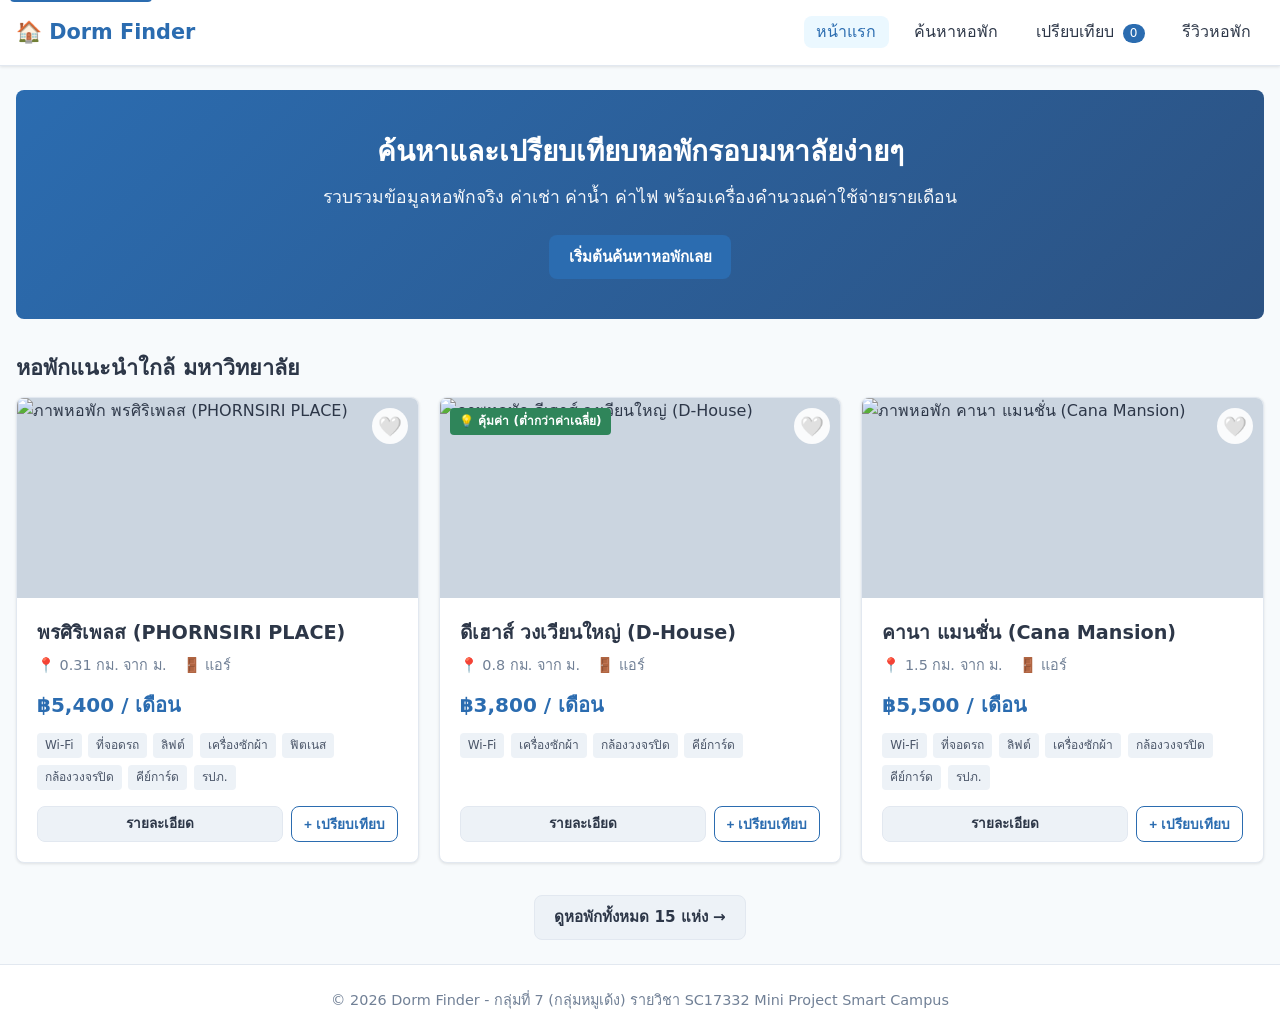
==== index.html @ a45b29eb "Add files via upload" ====
<!DOCTYPE html>
<html lang="th">
<head>
  <meta charset="UTF-8">
  <meta name="viewport" content="width=device-width, initial-scale=1.0">
  <meta name="description" content="Dorm Finder - ค้นหา เปรียบเทียบ และประมาณค่าใช้จ่ายหอพักรอบมหาวิทยาลัย">
  <title>Dorm Finder - ค้นหาและเปรียบเทียบหอพักรอบมหาวิทยาลัย</title>
  <link rel="stylesheet" href="css/style.css">
</head>
<body data-page="index">
  <a href="#main-content" class="skip-link">ข้ามไปเนื้อหาหลัก</a>

  <header>
    <div class="nav-container">
      <a href="index.html" class="brand-title">
        <span>🏠 Dorm Finder</span>
      </a>
      <nav aria-label="เมนูหลัก">
        <ul class="nav-links">
          <li><a href="index.html" class="active" aria-current="page">หน้าแรก</a></li>
          <li><a href="dorms.html">ค้นหาหอพัก</a></li>
          <li><a href="compare.html">เปรียบเทียบ <span id="compare-badge" class="badge">0</span></a></li>
          <li><a href="review.html">รีวิวหอพัก</a></li>
        </ul>
      </nav>
    </div>
  </header>

  <main id="main-content">
    <section class="hero">
      <h1>ค้นหาและเปรียบเทียบหอพักรอบมหาลัยง่ายๆ</h1>
      <p>รวบรวมข้อมูลหอพักจริง ค่าเช่า ค่าน้ำ ค่าไฟ พร้อมเครื่องคำนวณค่าใช้จ่ายรายเดือน</p>
      <a href="dorms.html" class="btn btn-primary">เริ่มต้นค้นหาหอพักเลย</a>
    </section>

    <section aria-labelledby="featured-heading">
      <h2 id="featured-heading">หอพักแนะนำใกล้ มหาวิทยาลัย</h2>
      <div id="featured-grid" class="card-grid">
        <!-- Rendered via JS -->
      </div>
      <div style="text-align: center; margin-top: 2rem;">
        <a href="dorms.html" class="btn btn-secondary">ดูหอพักทั้งหมด 15 แห่ง →</a>
      </div>
    </section>
  </main>

  <footer>
    <p>&copy; 2026 Dorm Finder - กลุ่มที่ 7 (กลุ่มหมูเด้ง) รายวิชา SC17332 Mini Project Smart Campus</p>
  </footer>

  <script src="js/main.js"></script>
</body>
</html>
---- css/style.css ----
/* CSS Custom Properties & Design Tokens */
:root {
  --primary: #2b6cb0;
  --primary-hover: #2c5282;
  --accent: #d69e2e;
  --bg-color: #f7fafc;
  --card-bg: #ffffff;
  --text-main: #2d3748;
  --text-muted: #718096;
  --border-color: #e2e8f0;
  --badge-bg: #e2e8f0;
  --badge-text: #2d3748;
  --best-bg: #f0fff4;
  --best-border: #38a169;
  --best-text: #22543d;
  --focus-ring: #3182ce;
  --danger: #e53e3e;
  --shadow-sm: 0 1px 3px rgba(0,0,0,0.1);
  --shadow-md: 0 4px 6px -1px rgba(0,0,0,0.1);
  --radius: 8px;
  --transition: all 0.2s ease-in-out;
}

/* Reset & Base Styles */
* {
  box-sizing: border-box;
  margin: 0;
  padding: 0;
}

body {
  font-family: system-ui, -apple-system, BlinkMacSystemFont, "Segoe UI", Roboto, "Helvetica Neue", Arial, sans-serif;
  background-color: var(--bg-color);
  color: var(--text-main);
  line-height: 1.6;
  display: flex;
  flex-direction: column;
  min-height: 100vh;
}

/* Accessibility Focus States */
a:focus-visible, button:focus-visible, input:focus-visible, select:focus-visible, textarea:focus-visible {
  outline: 3px solid var(--focus-ring);
  outline-offset: 2px;
}

/* Skip Navigation Link */
.skip-link {
  position: absolute;
  top: -40px;
  left: 10px;
  background: var(--primary);
  color: white;
  padding: 8px;
  z-index: 1000;
  text-decoration: none;
  border-radius: 4px;
}
.skip-link:focus {
  top: 10px;
}

/* Header & Navigation */
header {
  background-color: #ffffff;
  border-bottom: 1px solid var(--border-color);
  position: sticky;
  top: 0;
  z-index: 100;
  box-shadow: var(--shadow-sm);
}

.nav-container {
  display: flex;
  flex-direction: column;
  padding: 1rem;
  max-width: 1280px;
  margin: 0 auto;
}

.brand-title {
  font-size: 1.3rem;
  font-weight: bold;
  color: var(--primary);
  text-decoration: none;
  display: flex;
  align-items: center;
  gap: 0.5rem;
}

nav {
  margin-top: 0.8rem;
}

.nav-links {
  display: flex;
  list-style: none;
  gap: 0.75rem;
  flex-wrap: wrap;
}

.nav-links a {
  text-decoration: none;
  color: var(--text-main);
  font-weight: 500;
  padding: 0.4rem 0.8rem;
  border-radius: var(--radius);
  transition: var(--transition);

}

.nav-links a:hover, .nav-links a.active {
  background-color: #ebf8ff;
  color: var(--primary);
}

.badge {
  background-color: var(--primary);
  color: white;
  font-size: 0.75rem;
  padding: 0.15rem 0.45rem;
  border-radius: 999px;
  margin-left: 0.25rem;
}

/* Main Container */
main {
  flex: 1;
  max-width: 1280px;
  width: 100%;
  margin: 0 auto;
  padding: 1.5rem 1rem;
}

/* Typography & Section Headings */
h1 {
  font-size: 1.75rem;
  margin-bottom: 1rem;
  color: #1a202c;
}

h2 {
  font-size: 1.35rem;
  margin-bottom: 0.75rem;
  color: #2d3748;
}

h3 {
  font-size: 1.1rem;
  margin-bottom: 0.5rem;
}

.hero {
  background: linear-gradient(135deg, #2b6cb0 0%, #2c5282 100%);
  color: white;
  padding: 2.5rem 1.5rem;
  border-radius: var(--radius);
  text-align: center;
  margin-bottom: 2rem;
}

.hero h1 {
  color: white;
  margin-bottom: 0.5rem;
}

.hero p {
  font-size: 1.1rem;
  opacity: 0.95;
  margin-bottom: 1.5rem;
}

.btn {
  display: inline-block;
  padding: 0.6rem 1.2rem;
  border-radius: var(--radius);
  font-weight: 600;
  text-decoration: none;
  cursor: pointer;
  border: none;
  transition: var(--transition);
  font-size: 0.95rem;
  text-align: center;
}

.btn-primary {
  background-color: var(--primary);
  color: white;
}

.btn-primary:hover {
  background-color: var(--primary-hover);
}

.btn-secondary {
  background-color: #edf2f7;
  color: var(--text-main);
  border: 1px solid var(--border-color);
}

.btn-secondary:hover {
  background-color: #e2e8f0;
}

.btn-outline {
  background: transparent;
  border: 1.5px solid var(--primary);
  color: var(--primary);
}

.btn-outline:hover {
  background: #ebf8ff;
}

.btn-sm {
  padding: 0.35rem 0.75rem;
  font-size: 0.85rem;
}

/* Layout Grids */
.filter-layout {
  display: grid;
  grid-template-columns: 1fr;
  gap: 1.5rem;
}

.card-grid {
  display: grid;
  grid-template-columns: 1fr;
  gap: 1.25rem;
}

/* Card Component */
.dorm-card {
  background-color: var(--card-bg);
  border: 1px solid var(--border-color);
  border-radius: var(--radius);
  overflow: hidden;
  box-shadow: var(--shadow-sm);
  display: flex;
  flex-direction: column;
  transition: var(--transition);
  position: relative;
}

.dorm-card:hover {
  box-shadow: var(--shadow-md);
  transform: translateY(-2px);
}

.dorm-img-wrapper {
  position: relative;
  width: 100%;
  height: 200px;
  background-color: #cbd5e0;
}

.dorm-img {
  width: 100%;
  height: 100%;
  object-fit: cover;
}

.badge-value-tag {
  position: absolute;
  top: 10px;
  left: 10px;
  background-color: #2f855a;
  color: white;
  padding: 0.25rem 0.6rem;
  font-size: 0.75rem;
  font-weight: bold;
  border-radius: 4px;
}

.fav-btn {
  position: absolute;
  top: 10px;
  right: 10px;
  background: rgba(255,255,255,0.9);
  border: none;
  border-radius: 50%;
  width: 36px;
  height: 36px;
  cursor: pointer;
  display: flex;
  align-items: center;
  justify-content: center;
  font-size: 1.2rem;
  transition: var(--transition);
}

.dorm-info {
  padding: 1.25rem;
  display: flex;
  flex-direction: column;
  flex: 1;
}

.dorm-title {
  font-size: 1.2rem;
  font-weight: 700;
  margin-bottom: 0.3rem;
}

.dorm-meta {
  color: var(--text-muted);
  font-size: 0.9rem;
  margin-bottom: 0.75rem;
  display: flex;
  gap: 1rem;
}

.dorm-price {
  font-size: 1.25rem;
  font-weight: bold;
  color: var(--primary);
  margin-bottom: 0.75rem;
}

.facilities-list {
  display: flex;
  flex-wrap: wrap;
  gap: 0.4rem;
  margin-bottom: 1rem;
}

.facility-tag {
  background-color: #edf2f7;
  color: #4a5568;
  font-size: 0.75rem;
  padding: 0.2rem 0.5rem;
  border-radius: 4px;
}

.dorm-actions {
  margin-top: auto;
  display: flex;
  gap: 0.5rem;
  flex-wrap: wrap;
}

/* Form Styles */
.form-panel {
  background: var(--card-bg);
  padding: 1.25rem;
  border-radius: var(--radius);
  border: 1px solid var(--border-color);
  margin-bottom: 1.5rem;
}

.form-group {
  margin-bottom: 1rem;
}

.form-group label {
  display: block;
  font-weight: 600;
  margin-bottom: 0.35rem;
  font-size: 0.95rem;
}

.form-control {
  width: 100%;
  padding: 0.6rem 0.8rem;
  border: 1px solid var(--border-color);
  border-radius: var(--radius);
  font-size: 0.95rem;
}

.checkbox-group {
  display: grid;
  grid-template-columns: repeat(auto-fill, minmax(130px, 1fr));
  gap: 0.5rem;
  margin-top: 0.5rem;
}

.checkbox-label {
  display: flex;
  align-items: center;
  gap: 0.4rem;
  font-weight: normal;
  font-size: 0.9rem;
  cursor: pointer;
}

/* Table / Comparison Page Styles */
.table-responsive {
  overflow-x: auto;
  background: var(--card-bg);
  border-radius: var(--radius);
  border: 1px solid var(--border-color);
}

table.compare-table {
  width: 100%;
  border-collapse: collapse;
  text-align: left;
}

table.compare-table caption {
  padding: 1rem;
  font-weight: bold;
  font-size: 1.1rem;
  text-align: left;
  background: #edf2f7;
  border-bottom: 1px solid var(--border-color);
}

table.compare-table th, table.compare-table td {
  padding: 0.9rem 1rem;
  border: 1px solid var(--border-color);
  font-size: 0.95rem;
}

table.compare-table th[scope="col"] {
  background-color: #f8fafc;
  min-width: 180px;
}

table.compare-table th[scope="row"] {
  background-color: #f7fafc;
  font-weight: 600;
  width: 180px;
}

/* Best Value Highlight in Table (Color + Text) */
.best-cell {
  background-color: var(--best-bg) !important;
  border: 2px solid var(--best-border) !important;
}

.best-badge {
  display: inline-block;
  background-color: var(--best-border);
  color: white;
  font-size: 0.75rem;
  padding: 0.15rem 0.4rem;
  border-radius: 4px;
  font-weight: bold;
  margin-top: 0.25rem;
}

/* Toast Notifications */
.toast-container {
  position: fixed;
  bottom: 20px;
  right: 20px;
  z-index: 1000;
  display: flex;
  flex-direction: column;
  gap: 10px;
}

.toast {
  background-color: #2d3748;
  color: white;
  padding: 0.8rem 1.2rem;
  border-radius: var(--radius);
  box-shadow: var(--shadow-md);
  font-size: 0.9rem;
  animation: fadeIn 0.3s ease-out;
}

@keyframes fadeIn {
  from { opacity: 0; transform: translateY(10px); }
  to { opacity: 1; transform: translateY(0); }
}

/* Footer */
footer {
  background-color: #ffffff;
  border-top: 1px solid var(--border-color);
  padding: 1.5rem 1rem;
  text-align: center;
  margin-top: auto;
  font-size: 0.9rem;
  color: var(--text-muted);
}

/* Responsive Breakpoints (T5: 360px, 768px, 1280px) */
@media (min-width: 768px) {
  .nav-container {
    flex-direction: row;
    justify-content: space-between;
    align-items: center;
  }
  
  nav {
    margin-top: 0;
  }

  .filter-layout {
    grid-template-columns: 280px 1fr;
  }

  .card-grid {
    grid-template-columns: repeat(2, 1fr);
  }
  
  .dorm-detail-grid {
    display: grid;
    grid-template-columns: 1fr 1fr;
    gap: 2rem;
  }
}

@media (min-width: 1280px) {
  .card-grid {
    grid-template-columns: repeat(3, 1fr);
  }
}
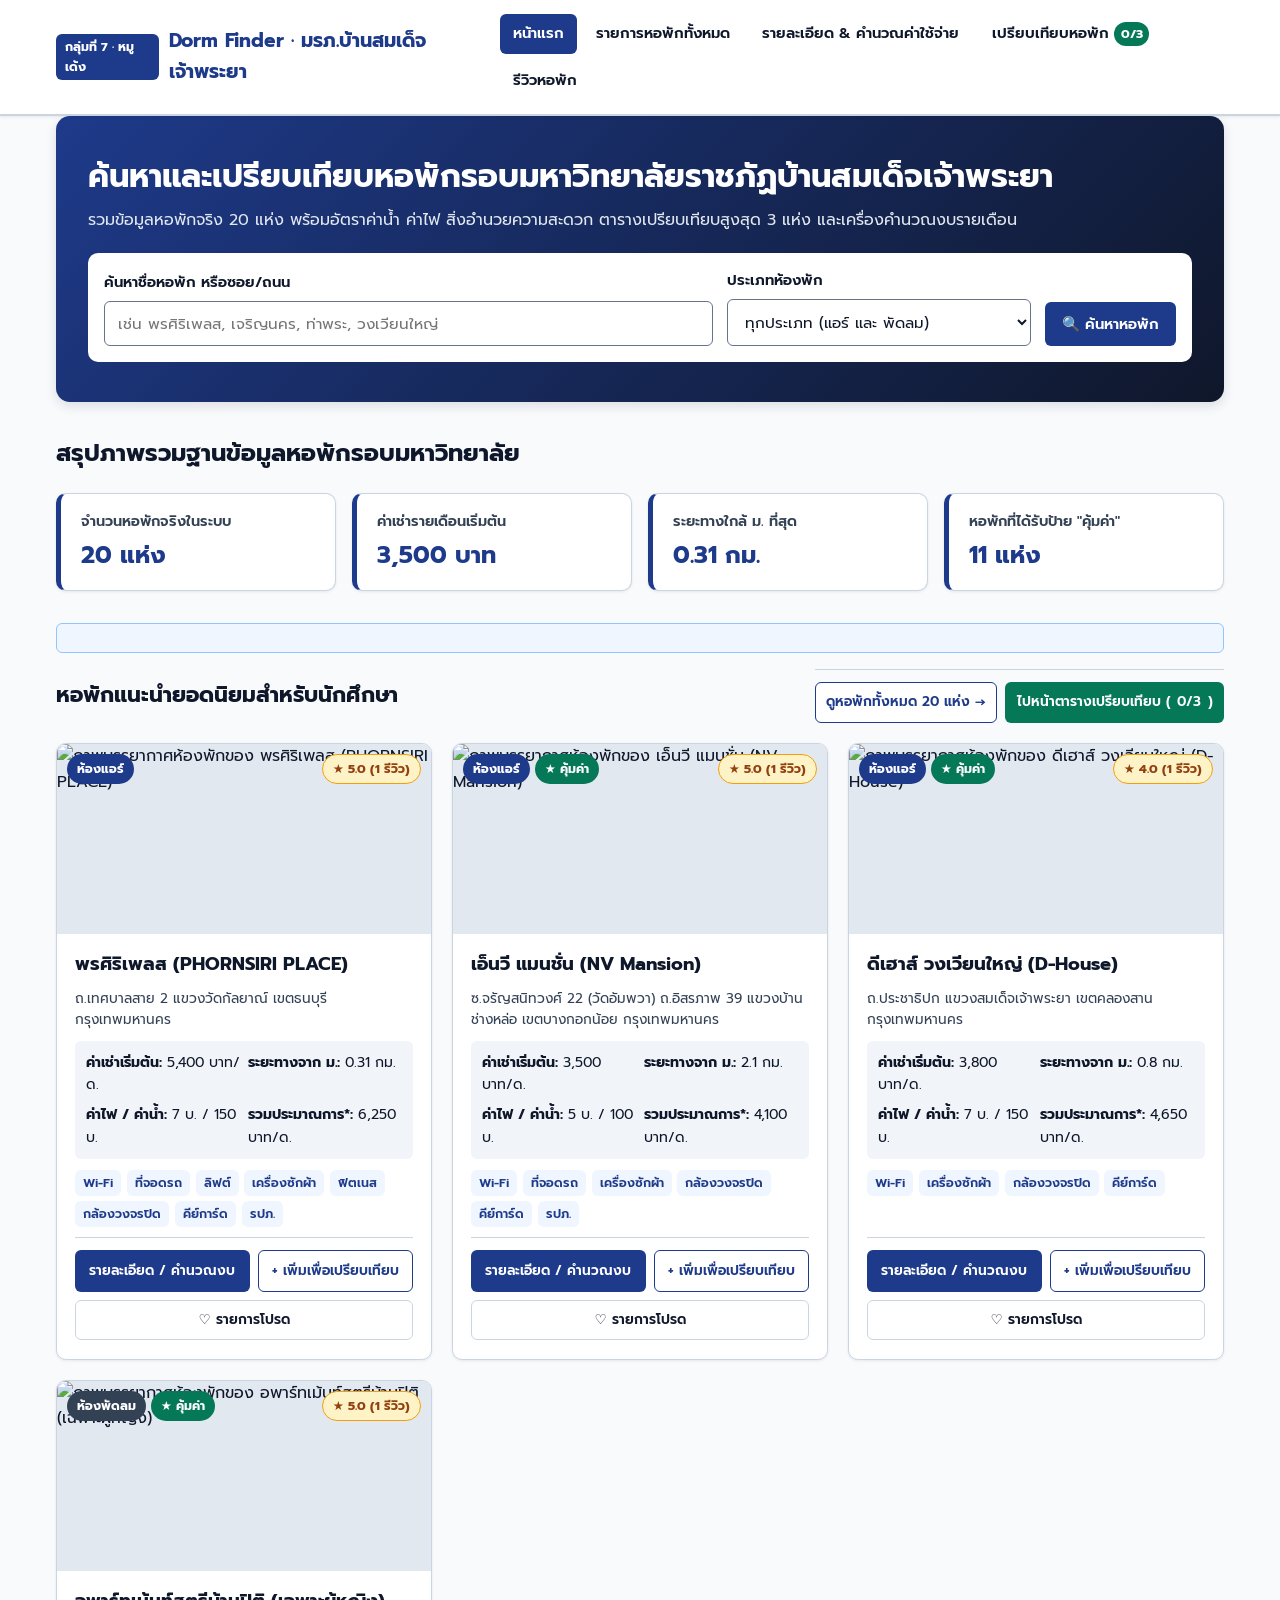
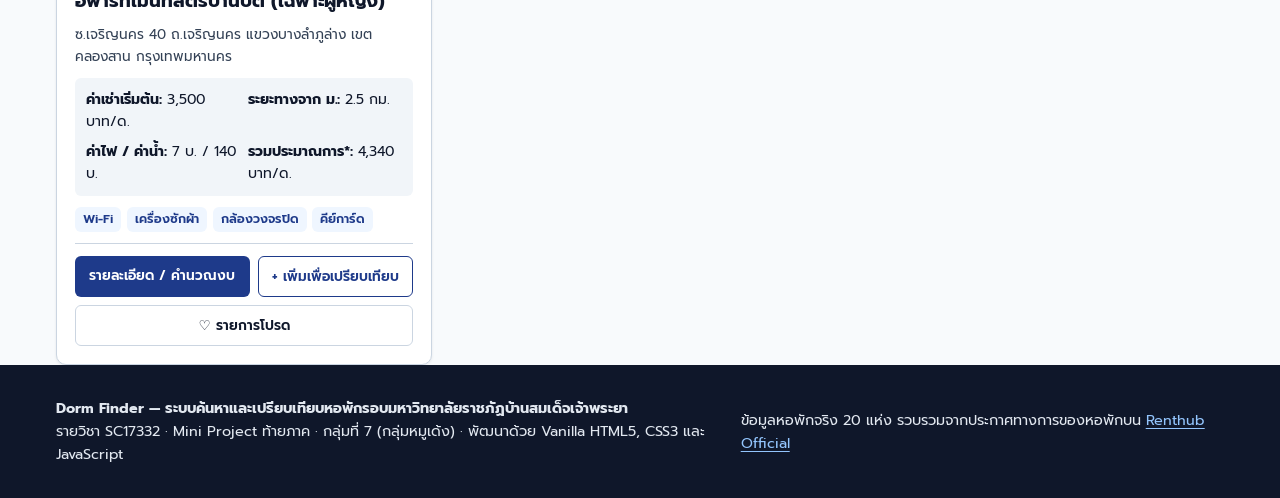
==== commit 0b183cac: "Add files via upload" ====
--- a/index.html
+++ b/index.html
@@ -3,51 +3,108 @@
 <head>
   <meta charset="UTF-8">
   <meta name="viewport" content="width=device-width, initial-scale=1.0">
-  <meta name="description" content="Dorm Finder - ค้นหา เปรียบเทียบ และประมาณค่าใช้จ่ายหอพักรอบมหาวิทยาลัย">
-  <title>Dorm Finder - ค้นหาและเปรียบเทียบหอพักรอบมหาวิทยาลัย</title>
+  <meta name="description" content="ค้นหา เปรียบเทียบ และคำนวณค่าใช้จ่ายรายเดือนหอพักรอบมหาวิทยาลัยราชภัฏบ้านสมเด็จเจ้าพระยา">
+  <title>Dorm Finder — หน้าแรก | ค้นหาและเปรียบเทียบหอพักรอบมหาวิทยาลัย</title>
+  <link rel="preconnect" href="https://fonts.googleapis.com">
+  <link rel="preconnect" href="https://fonts.gstatic.com" crossorigin>
+  <link href="https://fonts.googleapis.com/css2?family=Prompt:wght@400;500;600;700&family=Sarabun:wght@400;600;700&display=swap" rel="stylesheet">
   <link rel="stylesheet" href="css/style.css">
 </head>
-<body data-page="index">
-  <a href="#main-content" class="skip-link">ข้ามไปเนื้อหาหลัก</a>
-
-  <header>
-    <div class="nav-container">
-      <a href="index.html" class="brand-title">
-        <span>🏠 Dorm Finder</span>
+<body>
+  <a href="#main-content" class="skip-link">ข้ามไปยังเนื้อหาหลัก</a>
+  <header class="site-header">
+    <div class="container header-inner">
+      <a href="index.html" class="brand-link">
+        <span class="brand-badge">กลุ่มที่ 7 · หมูเด้ง</span>
+        <span>Dorm Finder · มรภ.บ้านสมเด็จเจ้าพระยา</span>
       </a>
-      <nav aria-label="เมนูหลัก">
-        <ul class="nav-links">
-          <li><a href="index.html" class="active" aria-current="page">หน้าแรก</a></li>
-          <li><a href="dorms.html">ค้นหาหอพัก</a></li>
-          <li><a href="compare.html">เปรียบเทียบ <span id="compare-badge" class="badge">0</span></a></li>
-          <li><a href="review.html">รีวิวหอพัก</a></li>
+      <nav class="main-nav" aria-label="เมนูหลักของเว็บไซต์">
+        <ul>
+          <li><a href="index.html" class="nav-link" aria-current="page">หน้าแรก</a></li>
+          <li><a href="dorms.html" class="nav-link">รายการหอพักทั้งหมด</a></li>
+          <li><a href="dorm.html" class="nav-link">รายละเอียด & คำนวณค่าใช้จ่าย</a></li>
+          <li><a href="compare.html" class="nav-link">เปรียบเทียบหอพัก <span class="nav-compare-badge js-compare-count" aria-label="จำนวนหอที่เลือกเปรียบเทียบ">0/3</span></a></li>
+          <li><a href="review.html" class="nav-link">รีวิวหอพัก</a></li>
         </ul>
       </nav>
     </div>
   </header>
 
-  <main id="main-content">
-    <section class="hero">
-      <h1>ค้นหาและเปรียบเทียบหอพักรอบมหาลัยง่ายๆ</h1>
-      <p>รวบรวมข้อมูลหอพักจริง ค่าเช่า ค่าน้ำ ค่าไฟ พร้อมเครื่องคำนวณค่าใช้จ่ายรายเดือน</p>
-      <a href="dorms.html" class="btn btn-primary">เริ่มต้นค้นหาหอพักเลย</a>
+  <main id="main-content" class="container">
+    <section class="hero-section" aria-labelledby="hero-heading">
+      <h1 id="hero-heading">ค้นหาและเปรียบเทียบหอพักรอบมหาวิทยาลัยราชภัฏบ้านสมเด็จเจ้าพระยา</h1>
+      <p class="hero-subtitle">รวมข้อมูลหอพักจริง 20 แห่ง พร้อมอัตราค่าน้ำ ค่าไฟ สิ่งอำนวยความสะดวก ตารางเปรียบเทียบสูงสุด 3 แห่ง และเครื่องคำนวณงบรายเดือน</p>
+
+      <form action="dorms.html" method="GET" class="hero-search-form" aria-label="ฟอร์มค้นหาหอพักด่วน">
+        <div class="form-group">
+          <label for="quick-q" class="form-label">ค้นหาชื่อหอพัก หรือซอย/ถนน</label>
+          <input type="search" id="quick-q" name="q" class="form-control" placeholder="เช่น พรศิริเพลส, เจริญนคร, ท่าพระ, วงเวียนใหญ่">
+        </div>
+        <div class="form-group">
+          <label for="quick-room-type" class="form-label">ประเภทห้องพัก</label>
+          <select id="quick-room-type" name="roomType" class="form-control">
+            <option value="all">ทุกประเภท (แอร์ และ พัดลม)</option>
+            <option value="แอร์">ห้องแอร์ (16 แห่ง)</option>
+            <option value="พัดลม">ห้องพัดลม (4 แห่ง)</option>
+          </select>
+        </div>
+        <div class="form-group">
+          <button type="submit" class="btn btn-primary">🔍 ค้นหาหอพัก</button>
+        </div>
+      </form>
     </section>
 
+    <section aria-labelledby="stats-heading">
+      <h2 id="stats-heading" class="section-header">สรุปภาพรวมฐานข้อมูลหอพักรอบมหาวิทยาลัย</h2>
+      <div class="stats-grid">
+        <article class="stat-card">
+          <p class="stat-label">จำนวนหอพักจริงในระบบ</p>
+          <p class="stat-value" id="stat-total-dorms">20 แห่ง</p>
+        </article>
+        <article class="stat-card">
+          <p class="stat-label">ค่าเช่ารายเดือนเริ่มต้น</p>
+          <p class="stat-value" id="stat-min-rent">3,500 บาท</p>
+        </article>
+        <article class="stat-card">
+          <p class="stat-label">ระยะทางใกล้ ม. ที่สุด</p>
+          <p class="stat-value" id="stat-min-distance">0.31 กม.</p>
+        </article>
+        <article class="stat-card">
+          <p class="stat-label">หอพักที่ได้รับป้าย "คุ้มค่า"</p>
+          <p class="stat-value" id="stat-value-count">11 แห่ง</p>
+        </article>
+      </div>
+    </section>
+
+    <div id="home-status-banner" class="status-banner info" role="status" aria-live="polite" hidden></div>
+
     <section aria-labelledby="featured-heading">
-      <h2 id="featured-heading">หอพักแนะนำใกล้ มหาวิทยาลัย</h2>
-      <div id="featured-grid" class="card-grid">
-        <!-- Rendered via JS -->
+      <div class="section-header">
+        <h2 id="featured-heading">หอพักแนะนำยอดนิยมสำหรับนักศึกษา</h2>
+        <div class="dorm-card-actions">
+          <a href="dorms.html" class="btn btn-outline">ดูหอพักทั้งหมด 20 แห่ง →</a>
+          <a href="compare.html" class="btn btn-secondary">ไปหน้าตารางเปรียบเทียบ (<span class="js-compare-count">0/3</span>)</a>
+        </div>
       </div>
-      <div style="text-align: center; margin-top: 2rem;">
-        <a href="dorms.html" class="btn btn-secondary">ดูหอพักทั้งหมด 15 แห่ง →</a>
+      <div id="featured-dorms-grid" class="dorm-grid" aria-live="polite">
+        <p>กำลังโหลดข้อมูลหอพักแนะนำ...</p>
       </div>
     </section>
   </main>
 
-  <footer>
-    <p>&copy; 2026 Dorm Finder - กลุ่มที่ 7 (กลุ่มหมูเด้ง) รายวิชา SC17332 Mini Project Smart Campus</p>
+  <footer class="site-footer">
+    <div class="container footer-inner">
+      <div>
+        <p><strong>Dorm Finder — ระบบค้นหาและเปรียบเทียบหอพักรอบมหาวิทยาลัยราชภัฏบ้านสมเด็จเจ้าพระยา</strong></p>
+        <p>รายวิชา SC17332 · Mini Project ท้ายภาค · กลุ่มที่ 7 (กลุ่มหมูเด้ง) · พัฒนาด้วย Vanilla HTML5, CSS3 และ JavaScript</p>
+      </div>
+      <div>
+        <p>ข้อมูลหอพักจริง 20 แห่ง รวบรวมจากประกาศทางการของหอพักบน <a href="https://www.renthub.in.th" target="_blank" rel="noopener noreferrer">Renthub Official</a></p>
+      </div>
+    </div>
   </footer>
-
-  <script src="js/main.js"></script>
+  <script src="js/storage.js"></script>
+  <script src="js/data-service.js"></script>
+  <script src="js/index.js"></script>
 </body>
 </html>
--- a/css/style.css
+++ b/css/style.css
@@ -1,512 +1,921 @@
-/* CSS Custom Properties & Design Tokens */
+/* ==========================================================================
+   SC17332 Mini Project · กลุ่มที่ 7 (กลุ่มหมูเด้ง) — Dorm Finder
+   ไฟล์: css/style.css (Vanilla CSS ล้วน · Mobile-First · WCAG AA Accessible)
+   ========================================================================== */
+
 :root {
-  --primary: #2b6cb0;
-  --primary-hover: #2c5282;
-  --accent: #d69e2e;
-  --bg-color: #f7fafc;
-  --card-bg: #ffffff;
-  --text-main: #2d3748;
-  --text-muted: #718096;
-  --border-color: #e2e8f0;
-  --badge-bg: #e2e8f0;
-  --badge-text: #2d3748;
-  --best-bg: #f0fff4;
-  --best-border: #38a169;
-  --best-text: #22543d;
-  --focus-ring: #3182ce;
-  --danger: #e53e3e;
-  --shadow-sm: 0 1px 3px rgba(0,0,0,0.1);
-  --shadow-md: 0 4px 6px -1px rgba(0,0,0,0.1);
-  --radius: 8px;
-  --transition: all 0.2s ease-in-out;
-}
-
-/* Reset & Base Styles */
-* {
+  /* สีหลัก (CSS Custom Properties ตามข้อกำหนด T4) */
+  --color-primary: #1e3a8a;
+  --color-primary-hover: #172554;
+  --color-primary-light: #eff6ff;
+  --color-secondary: #047857;
+  --color-secondary-hover: #065f46;
+  --color-secondary-light: #ecfdf5;
+  --color-accent: #b45309;
+  --color-accent-light: #fffbeb;
+  --color-danger: #b91c1c;
+  --color-danger-light: #fef2f2;
+
+  /* สีพื้นหลังและตัวอักษร (Contrast >= 7:1 ผ่านเกณฑ์ T3 Lighthouse >= 90) */
+  --color-bg: #f8fafc;
+  --color-surface: #ffffff;
+  --color-surface-alt: #f1f5f9;
+  --color-text: #0f172a;
+  --color-text-muted: #334155;
+  --color-border: #cbd5e1;
+  --color-focus: #2563eb;
+
+  /* ฟอนต์ ขนาด และระยะห่าง */
+  --font-sans: 'Prompt', 'Sarabun', system-ui, -apple-system, BlinkMacSystemFont, sans-serif;
+  --radius-sm: 6px;
+  --radius-md: 10px;
+  --radius-lg: 14px;
+  --shadow-sm: 0 1px 3px rgba(15, 23, 42, 0.08);
+  --shadow-md: 0 4px 12px rgba(15, 23, 42, 0.12);
+  --transition-base: 0.2s ease-in-out;
+  --container-max: 1200px;
+}
+
+/* Reset & Base (ป้องกัน Horizontal Scroll ที่ 360px ตามข้อ T5) */
+*,
+*::before,
+*::after {
   box-sizing: border-box;
   margin: 0;
   padding: 0;
 }
 
+html {
+  font-size: 16px;
+  scroll-behavior: smooth;
+}
+
 body {
-  font-family: system-ui, -apple-system, BlinkMacSystemFont, "Segoe UI", Roboto, "Helvetica Neue", Arial, sans-serif;
-  background-color: var(--bg-color);
-  color: var(--text-main);
+  font-family: var(--font-sans);
+  background-color: var(--color-bg);
+  color: var(--color-text);
   line-height: 1.6;
+  min-height: 100vh;
   display: flex;
   flex-direction: column;
-  min-height: 100vh;
-}
-
-/* Accessibility Focus States */
-a:focus-visible, button:focus-visible, input:focus-visible, select:focus-visible, textarea:focus-visible {
-  outline: 3px solid var(--focus-ring);
+  overflow-x: hidden;
+}
+
+img {
+  max-width: 100%;
+  height: auto;
+  display: block;
+}
+
+a {
+  color: var(--color-primary);
+  text-decoration: underline;
+  text-underline-offset: 3px;
+  transition: color var(--transition-base), background-color var(--transition-base);
+}
+
+a:hover {
+  color: var(--color-primary-hover);
+}
+
+/* Focus-visible ชัดเจนสำหรับผู้ใช้คีย์บอร์ด (ข้อกำหนด T3 & T4) */
+a:focus-visible,
+button:focus-visible,
+input:focus-visible,
+select:focus-visible,
+textarea:focus-visible,
+summary:focus-visible {
+  outline: 3px solid var(--color-focus);
   outline-offset: 2px;
 }
 
-/* Skip Navigation Link */
+/* Skip Link สำหรับ Accessibility (T3) */
 .skip-link {
   position: absolute;
-  top: -40px;
-  left: 10px;
-  background: var(--primary);
-  color: white;
-  padding: 8px;
-  z-index: 1000;
+  top: -100px;
+  left: 1rem;
+  background-color: var(--color-primary);
+  color: #ffffff;
+  padding: 0.75rem 1.25rem;
+  border-radius: var(--radius-sm);
+  font-weight: 700;
+  z-index: 9999;
   text-decoration: none;
-  border-radius: 4px;
-}
+}
+
 .skip-link:focus {
-  top: 10px;
-}
-
-/* Header & Navigation */
-header {
-  background-color: #ffffff;
-  border-bottom: 1px solid var(--border-color);
+  top: 1rem;
+  color: #ffffff;
+}
+
+/* โครงสร้าง Container */
+.container {
+  width: 100%;
+  max-width: var(--container-max);
+  margin: 0 auto;
+  padding: 0 1rem;
+}
+
+/* Header & Navigation (ใช้ Flexbox ตามข้อ T4) */
+.site-header {
+  background-color: var(--color-surface);
+  border-bottom: 2px solid var(--color-border);
   position: sticky;
   top: 0;
   z-index: 100;
   box-shadow: var(--shadow-sm);
 }
 
-.nav-container {
+.header-inner {
   display: flex;
   flex-direction: column;
-  padding: 1rem;
-  max-width: 1280px;
-  margin: 0 auto;
-}
-
-.brand-title {
-  font-size: 1.3rem;
-  font-weight: bold;
-  color: var(--primary);
+  gap: 0.75rem;
+  padding: 0.85rem 1rem;
+}
+
+.brand-link {
+  display: inline-flex;
+  align-items: center;
+  gap: 0.6rem;
   text-decoration: none;
-  display: flex;
+  color: var(--color-primary);
+  font-weight: 700;
+  font-size: 1.2rem;
+}
+
+.brand-badge {
+  background-color: var(--color-primary);
+  color: #ffffff;
+  font-size: 0.78rem;
+  padding: 0.2rem 0.55rem;
+  border-radius: var(--radius-sm);
+}
+
+.main-nav ul {
+  list-style: none;
+  display: flex;
+  flex-wrap: wrap;
+  gap: 0.4rem;
   align-items: center;
-  gap: 0.5rem;
-}
-
-nav {
-  margin-top: 0.8rem;
-}
-
-.nav-links {
-  display: flex;
-  list-style: none;
-  gap: 0.75rem;
-  flex-wrap: wrap;
-}
-
-.nav-links a {
+}
+
+.nav-link {
+  display: inline-flex;
+  align-items: center;
+  gap: 0.35rem;
+  padding: 0.45rem 0.75rem;
+  border-radius: var(--radius-sm);
   text-decoration: none;
-  color: var(--text-main);
-  font-weight: 500;
-  padding: 0.4rem 0.8rem;
-  border-radius: var(--radius);
-  transition: var(--transition);
-
-}
-
-.nav-links a:hover, .nav-links a.active {
-  background-color: #ebf8ff;
-  color: var(--primary);
-}
-
-.badge {
-  background-color: var(--primary);
-  color: white;
-  font-size: 0.75rem;
-  padding: 0.15rem 0.45rem;
+  color: var(--color-text);
+  font-weight: 600;
+  font-size: 0.92rem;
+  border: 1px solid transparent;
+  background: transparent;
+  cursor: pointer;
+  font-family: inherit;
+  transition: background-color var(--transition-base), color var(--transition-base), border-color var(--transition-base);
+}
+
+.nav-link:hover {
+  background-color: var(--color-surface-alt);
+  color: var(--color-primary);
+}
+
+.nav-link[aria-current="page"],
+.nav-link.active {
+  background-color: var(--color-primary);
+  color: #ffffff;
+}
+
+.nav-compare-badge {
+  display: inline-flex;
+  align-items: center;
+  justify-content: center;
+  background-color: var(--color-secondary);
+  color: #ffffff;
+  font-size: 0.78rem;
+  font-weight: 700;
+  min-width: 1.5rem;
+  height: 1.5rem;
+  padding: 0 0.4rem;
   border-radius: 999px;
-  margin-left: 0.25rem;
-}
-
-/* Main Container */
+}
+
+/* Main Layout */
 main {
   flex: 1;
-  max-width: 1280px;
+  padding: 1.5rem 0 3rem;
+}
+
+/* Hero Section (หน้าแรก) */
+.hero-section {
+  background: linear-gradient(135deg, #1e3a8a 0%, #0f172a 100%);
+  color: #ffffff;
+  border-radius: var(--radius-lg);
+  padding: 1.75rem 1.25rem;
+  margin-bottom: 2rem;
+  box-shadow: var(--shadow-md);
+}
+
+.hero-section h1 {
+  font-size: 1.6rem;
+  line-height: 1.3;
+  margin-bottom: 0.65rem;
+}
+
+.hero-subtitle {
+  color: #e2e8f0;
+  font-size: 1rem;
+  margin-bottom: 1.25rem;
+}
+
+.hero-search-form {
+  background-color: var(--color-surface);
+  color: var(--color-text);
+  padding: 1rem;
+  border-radius: var(--radius-md);
+  display: grid;
+  grid-template-columns: 1fr;
+  gap: 0.85rem;
+}
+
+/* Headings & Section Titles */
+.page-header {
+  margin-bottom: 1.5rem;
+  padding-bottom: 1rem;
+  border-bottom: 2px solid var(--color-border);
+}
+
+.page-header h1 {
+  font-size: 1.65rem;
+  color: var(--color-primary);
+  margin-bottom: 0.35rem;
+}
+
+.section-header {
+  display: flex;
+  flex-wrap: wrap;
+  justify-content: space-between;
+  align-items: center;
+  gap: 0.75rem;
+  margin-bottom: 1.25rem;
+}
+
+.section-header h2 {
+  font-size: 1.35rem;
+  color: var(--color-text);
+}
+
+/* Stats Grid (ใช้ CSS Grid ตามข้อ T4) */
+.stats-grid {
+  display: grid;
+  grid-template-columns: 1fr;
+  gap: 1rem;
+  margin-bottom: 2rem;
+}
+
+.stat-card {
+  background-color: var(--color-surface);
+  border: 1px solid var(--color-border);
+  border-left: 5px solid var(--color-primary);
+  border-radius: var(--radius-md);
+  padding: 1rem 1.25rem;
+  box-shadow: var(--shadow-sm);
+}
+
+.stat-label {
+  font-size: 0.9rem;
+  color: var(--color-text-muted);
+  font-weight: 600;
+}
+
+.stat-value {
+  font-size: 1.5rem;
+  font-weight: 700;
+  color: var(--color-primary);
+  margin-top: 0.2rem;
+}
+
+/* Forms & Inputs (ข้อกำหนด T2) */
+.form-group {
+  display: flex;
+  flex-direction: column;
+  gap: 0.35rem;
+}
+
+.form-label,
+legend {
+  font-weight: 600;
+  font-size: 0.92rem;
+  color: var(--color-text);
+}
+
+.form-control {
   width: 100%;
-  margin: 0 auto;
-  padding: 1.5rem 1rem;
-}
-
-/* Typography & Section Headings */
-h1 {
-  font-size: 1.75rem;
-  margin-bottom: 1rem;
-  color: #1a202c;
-}
-
-h2 {
-  font-size: 1.35rem;
-  margin-bottom: 0.75rem;
-  color: #2d3748;
-}
-
-h3 {
-  font-size: 1.1rem;
-  margin-bottom: 0.5rem;
-}
-
-.hero {
-  background: linear-gradient(135deg, #2b6cb0 0%, #2c5282 100%);
-  color: white;
-  padding: 2.5rem 1.5rem;
-  border-radius: var(--radius);
-  text-align: center;
-  margin-bottom: 2rem;
-}
-
-.hero h1 {
-  color: white;
-  margin-bottom: 0.5rem;
-}
-
-.hero p {
-  font-size: 1.1rem;
-  opacity: 0.95;
-  margin-bottom: 1.5rem;
-}
-
+  padding: 0.65rem 0.8rem;
+  border: 1px solid #64748b;
+  border-radius: var(--radius-sm);
+  font-family: inherit;
+  font-size: 0.95rem;
+  color: var(--color-text);
+  background-color: var(--color-surface);
+  transition: border-color var(--transition-base), box-shadow var(--transition-base);
+}
+
+.form-control:hover {
+  border-color: var(--color-primary);
+}
+
+.form-control.input-error {
+  border-color: var(--color-danger);
+  background-color: var(--color-danger-light);
+}
+
+.field-hint {
+  font-size: 0.82rem;
+  color: var(--color-text-muted);
+}
+
+.error-message {
+  font-size: 0.85rem;
+  color: var(--color-danger);
+  font-weight: 600;
+  min-height: 1.25rem;
+}
+
+fieldset {
+  border: 1px solid var(--color-border);
+  border-radius: var(--radius-sm);
+  padding: 0.85rem;
+  background-color: var(--color-surface);
+}
+
+legend {
+  padding: 0 0.4rem;
+}
+
+.checkbox-grid,
+.radio-group {
+  display: flex;
+  flex-wrap: wrap;
+  gap: 0.65rem 1rem;
+  margin-top: 0.4rem;
+}
+
+.check-label {
+  display: inline-flex;
+  align-items: center;
+  gap: 0.4rem;
+  font-size: 0.92rem;
+  cursor: pointer;
+}
+
+.check-label input[type="checkbox"],
+.check-label input[type="radio"] {
+  width: 1.15rem;
+  height: 1.15rem;
+  accent-color: var(--color-primary);
+  cursor: pointer;
+}
+
+/* Buttons (มี :hover, :focus-visible, transition ตามข้อ T4) */
 .btn {
-  display: inline-block;
-  padding: 0.6rem 1.2rem;
-  border-radius: var(--radius);
+  display: inline-flex;
+  align-items: center;
+  justify-content: center;
+  gap: 0.4rem;
+  padding: 0.65rem 1rem;
+  border-radius: var(--radius-sm);
+  font-family: inherit;
+  font-size: 0.92rem;
   font-weight: 600;
   text-decoration: none;
   cursor: pointer;
-  border: none;
-  transition: var(--transition);
-  font-size: 0.95rem;
-  text-align: center;
+  border: 1px solid transparent;
+  transition: background-color var(--transition-base), color var(--transition-base), border-color var(--transition-base), transform var(--transition-base);
 }
 
 .btn-primary {
-  background-color: var(--primary);
-  color: white;
+  background-color: var(--color-primary);
+  color: #ffffff;
 }
 
 .btn-primary:hover {
-  background-color: var(--primary-hover);
+  background-color: var(--color-primary-hover);
+  color: #ffffff;
 }
 
 .btn-secondary {
-  background-color: #edf2f7;
-  color: var(--text-main);
-  border: 1px solid var(--border-color);
+  background-color: var(--color-secondary);
+  color: #ffffff;
 }
 
 .btn-secondary:hover {
+  background-color: var(--color-secondary-hover);
+  color: #ffffff;
+}
+
+.btn-outline {
+  background-color: var(--color-surface);
+  color: var(--color-primary);
+  border-color: var(--color-primary);
+}
+
+.btn-outline:hover {
+  background-color: var(--color-primary-light);
+}
+
+.btn-outline.is-selected {
+  background-color: var(--color-secondary);
+  color: #ffffff;
+  border-color: var(--color-secondary);
+}
+
+.btn-fav {
+  background-color: var(--color-surface);
+  color: var(--color-text);
+  border-color: var(--color-border);
+}
+
+.btn-fav.is-fav {
+  background-color: #fff1f2;
+  color: #be123c;
+  border-color: #fda4af;
+}
+
+.btn-danger {
+  background-color: var(--color-danger);
+  color: #ffffff;
+}
+
+/* Filter Panel (หน้า dorms.html) */
+.filter-panel {
+  background-color: var(--color-surface);
+  border: 1px solid var(--color-border);
+  border-radius: var(--radius-md);
+  padding: 1.25rem;
+  margin-bottom: 1.5rem;
+  box-shadow: var(--shadow-sm);
+}
+
+.filter-grid {
+  display: grid;
+  grid-template-columns: 1fr;
+  gap: 1rem;
+  margin-bottom: 1rem;
+}
+
+.filter-actions {
+  display: flex;
+  flex-wrap: wrap;
+  justify-content: space-between;
+  align-items: center;
+  gap: 0.75rem;
+  margin-top: 1rem;
+  padding-top: 1rem;
+  border-top: 1px solid var(--color-border);
+}
+
+/* Dorm Cards Grid (CSS Grid ตามข้อ T4 & T5) */
+.dorm-grid {
+  display: grid;
+  grid-template-columns: 1fr;
+  gap: 1.25rem;
+}
+
+.dorm-card {
+  background-color: var(--color-surface);
+  border: 1px solid var(--color-border);
+  border-radius: var(--radius-md);
+  overflow: hidden;
+  display: flex;
+  flex-direction: column;
+  box-shadow: var(--shadow-sm);
+  transition: transform var(--transition-base), box-shadow var(--transition-base);
+}
+
+.dorm-card:hover {
+  transform: translateY(-2px);
+  box-shadow: var(--shadow-md);
+}
+
+.dorm-card-img-wrap {
+  position: relative;
+  height: 190px;
   background-color: #e2e8f0;
-}
-
-.btn-outline {
-  background: transparent;
-  border: 1.5px solid var(--primary);
-  color: var(--primary);
-}
-
-.btn-outline:hover {
-  background: #ebf8ff;
-}
-
-.btn-sm {
-  padding: 0.35rem 0.75rem;
+  overflow: hidden;
+}
+
+.dorm-card-img {
+  width: 100%;
+  height: 100%;
+  object-fit: cover;
+}
+
+.card-badges-top {
+  position: absolute;
+  top: 0.65rem;
+  left: 0.65rem;
+  right: 0.65rem;
+  display: flex;
+  justify-content: space-between;
+  flex-wrap: wrap;
+  gap: 0.4rem;
+}
+
+.badge {
+  display: inline-flex;
+  align-items: center;
+  gap: 0.25rem;
+  padding: 0.25rem 0.6rem;
+  border-radius: 999px;
+  font-size: 0.78rem;
+  font-weight: 700;
+}
+
+.badge-room-air {
+  background-color: #1e3a8a;
+  color: #ffffff;
+}
+
+.badge-room-fan {
+  background-color: #334155;
+  color: #ffffff;
+}
+
+.badge-value {
+  background-color: #047857;
+  color: #ffffff;
+}
+
+.badge-rating {
+  background-color: #fef3c7;
+  color: #92400e;
+  border: 1px solid #f59e0b;
+}
+
+.dorm-card-body {
+  padding: 1.15rem;
+  display: flex;
+  flex-direction: column;
+  flex: 1;
+  gap: 0.65rem;
+}
+
+.dorm-card-title {
+  font-size: 1.15rem;
+  line-height: 1.35;
+  color: var(--color-text);
+}
+
+.dorm-card-address {
   font-size: 0.85rem;
-}
-
-/* Layout Grids */
-.filter-layout {
+  color: var(--color-text-muted);
+}
+
+.dorm-meta-list {
+  list-style: none;
+  display: grid;
+  grid-template-columns: 1fr 1fr;
+  gap: 0.45rem;
+  background-color: var(--color-surface-alt);
+  padding: 0.65rem;
+  border-radius: var(--radius-sm);
+  font-size: 0.88rem;
+}
+
+.facility-tags {
+  display: flex;
+  flex-wrap: wrap;
+  gap: 0.35rem;
+  list-style: none;
+}
+
+.facility-tag {
+  background-color: var(--color-primary-light);
+  color: var(--color-primary);
+  font-size: 0.78rem;
+  font-weight: 600;
+  padding: 0.18rem 0.5rem;
+  border-radius: var(--radius-sm);
+}
+
+.dorm-card-actions {
+  margin-top: auto;
+  padding-top: 0.75rem;
+  border-top: 1px solid var(--color-border);
+  display: flex;
+  flex-wrap: wrap;
+  gap: 0.5rem;
+}
+
+.dorm-card-actions .btn {
+  flex: 1 1 auto;
+  font-size: 0.85rem;
+  padding: 0.55rem 0.65rem;
+}
+
+/* หน้ารายละเอียดหอพัก & เครื่องคำนวณค่าใช้จ่าย (dorm.html) */
+.detail-layout {
   display: grid;
   grid-template-columns: 1fr;
   gap: 1.5rem;
 }
 
-.card-grid {
+.detail-card,
+.calculator-card,
+.review-card {
+  background-color: var(--color-surface);
+  border: 1px solid var(--color-border);
+  border-radius: var(--radius-md);
+  padding: 1.35rem;
+  box-shadow: var(--shadow-sm);
+}
+
+.detail-hero-img {
+  width: 100%;
+  max-height: 360px;
+  object-fit: cover;
+  border-radius: var(--radius-md);
+  margin-bottom: 1rem;
+}
+
+.info-dl {
   display: grid;
   grid-template-columns: 1fr;
-  gap: 1.25rem;
-}
-
-/* Card Component */
-.dorm-card {
-  background-color: var(--card-bg);
-  border: 1px solid var(--border-color);
-  border-radius: var(--radius);
-  overflow: hidden;
+  gap: 0.65rem;
+  margin: 1rem 0;
+}
+
+.info-item {
+  background-color: var(--color-surface-alt);
+  padding: 0.75rem;
+  border-radius: var(--radius-sm);
+}
+
+.info-item dt {
+  font-size: 0.82rem;
+  color: var(--color-text-muted);
+  font-weight: 600;
+}
+
+.info-item dd {
+  font-size: 1.05rem;
+  font-weight: 700;
+  color: var(--color-text);
+  margin-top: 0.15rem;
+}
+
+.calc-result-box {
+  background-color: var(--color-secondary-light);
+  border: 2px solid var(--color-secondary);
+  border-radius: var(--radius-md);
+  padding: 1.15rem;
+  margin-top: 1.25rem;
+}
+
+.calc-breakdown {
+  list-style: none;
+  display: flex;
+  flex-direction: column;
+  gap: 0.45rem;
+  margin-bottom: 0.85rem;
+  padding-bottom: 0.85rem;
+  border-bottom: 1px dashed var(--color-secondary);
+}
+
+.calc-breakdown li {
+  display: flex;
+  justify-content: space-between;
+  font-size: 0.95rem;
+}
+
+.calc-total-row {
+  display: flex;
+  justify-content: space-between;
+  align-items: baseline;
+  font-size: 1.15rem;
+  font-weight: 700;
+  color: var(--color-secondary-hover);
+  margin-bottom: 0.4rem;
+}
+
+/* ตารางเปรียบเทียบหอพัก (compare.html - ข้อกำหนด F4) */
+.table-responsive {
+  width: 100%;
+  overflow-x: auto;
+  background-color: var(--color-surface);
+  border: 1px solid var(--color-border);
+  border-radius: var(--radius-md);
   box-shadow: var(--shadow-sm);
-  display: flex;
-  flex-direction: column;
-  transition: var(--transition);
-  position: relative;
-}
-
-.dorm-card:hover {
-  box-shadow: var(--shadow-md);
-  transform: translateY(-2px);
-}
-
-.dorm-img-wrapper {
-  position: relative;
-  width: 100%;
-  height: 200px;
-  background-color: #cbd5e0;
-}
-
-.dorm-img {
-  width: 100%;
-  height: 100%;
-  object-fit: cover;
-}
-
-.badge-value-tag {
-  position: absolute;
-  top: 10px;
-  left: 10px;
-  background-color: #2f855a;
-  color: white;
-  padding: 0.25rem 0.6rem;
-  font-size: 0.75rem;
-  font-weight: bold;
-  border-radius: 4px;
-}
-
-.fav-btn {
-  position: absolute;
-  top: 10px;
-  right: 10px;
-  background: rgba(255,255,255,0.9);
-  border: none;
-  border-radius: 50%;
-  width: 36px;
-  height: 36px;
-  cursor: pointer;
-  display: flex;
-  align-items: center;
-  justify-content: center;
-  font-size: 1.2rem;
-  transition: var(--transition);
-}
-
-.dorm-info {
-  padding: 1.25rem;
-  display: flex;
-  flex-direction: column;
-  flex: 1;
-}
-
-.dorm-title {
-  font-size: 1.2rem;
-  font-weight: 700;
-  margin-bottom: 0.3rem;
-}
-
-.dorm-meta {
-  color: var(--text-muted);
-  font-size: 0.9rem;
-  margin-bottom: 0.75rem;
-  display: flex;
-  gap: 1rem;
-}
-
-.dorm-price {
-  font-size: 1.25rem;
-  font-weight: bold;
-  color: var(--primary);
-  margin-bottom: 0.75rem;
-}
-
-.facilities-list {
-  display: flex;
-  flex-wrap: wrap;
-  gap: 0.4rem;
-  margin-bottom: 1rem;
-}
-
-.facility-tag {
-  background-color: #edf2f7;
-  color: #4a5568;
-  font-size: 0.75rem;
-  padding: 0.2rem 0.5rem;
-  border-radius: 4px;
-}
-
-.dorm-actions {
-  margin-top: auto;
-  display: flex;
-  gap: 0.5rem;
-  flex-wrap: wrap;
-}
-
-/* Form Styles */
-.form-panel {
-  background: var(--card-bg);
-  padding: 1.25rem;
-  border-radius: var(--radius);
-  border: 1px solid var(--border-color);
-  margin-bottom: 1.5rem;
-}
-
-.form-group {
-  margin-bottom: 1rem;
-}
-
-.form-group label {
-  display: block;
-  font-weight: 600;
-  margin-bottom: 0.35rem;
-  font-size: 0.95rem;
-}
-
-.form-control {
-  width: 100%;
-  padding: 0.6rem 0.8rem;
-  border: 1px solid var(--border-color);
-  border-radius: var(--radius);
-  font-size: 0.95rem;
-}
-
-.checkbox-group {
-  display: grid;
-  grid-template-columns: repeat(auto-fill, minmax(130px, 1fr));
-  gap: 0.5rem;
-  margin-top: 0.5rem;
-}
-
-.checkbox-label {
-  display: flex;
-  align-items: center;
-  gap: 0.4rem;
-  font-weight: normal;
-  font-size: 0.9rem;
-  cursor: pointer;
-}
-
-/* Table / Comparison Page Styles */
-.table-responsive {
-  overflow-x: auto;
-  background: var(--card-bg);
-  border-radius: var(--radius);
-  border: 1px solid var(--border-color);
-}
-
-table.compare-table {
+}
+
+.compare-table {
   width: 100%;
   border-collapse: collapse;
+  min-width: 600px;
+}
+
+.compare-table caption {
   text-align: left;
-}
-
-table.compare-table caption {
-  padding: 1rem;
-  font-weight: bold;
-  font-size: 1.1rem;
+  padding: 1rem 1.25rem;
+  font-weight: 700;
+  font-size: 1.05rem;
+  background-color: var(--color-surface-alt);
+  border-bottom: 1px solid var(--color-border);
+}
+
+.compare-table th,
+.compare-table td {
+  padding: 0.85rem 1rem;
+  border: 1px solid var(--color-border);
   text-align: left;
-  background: #edf2f7;
-  border-bottom: 1px solid var(--border-color);
-}
-
-table.compare-table th, table.compare-table td {
-  padding: 0.9rem 1rem;
-  border: 1px solid var(--border-color);
-  font-size: 0.95rem;
-}
-
-table.compare-table th[scope="col"] {
-  background-color: #f8fafc;
-  min-width: 180px;
-}
-
-table.compare-table th[scope="row"] {
-  background-color: #f7fafc;
+  vertical-align: top;
+}
+
+.compare-table thead th {
+  background-color: var(--color-primary);
+  color: #ffffff;
+  font-weight: 700;
+}
+
+.compare-table tbody th {
+  background-color: var(--color-surface-alt);
+  font-weight: 700;
+  width: 220px;
+}
+
+/* ไฮไลต์ค่าที่ดีที่สุดด้วยทั้งสีและข้อความ (ข้อกำหนด F4 & T3) */
+.compare-table td.best-value-cell {
+  background-color: var(--color-secondary-light);
+  border: 2px solid var(--color-secondary);
+  font-weight: 700;
+}
+
+.best-text-indicator {
+  display: inline-block;
+  margin-left: 0.4rem;
+  background-color: var(--color-secondary);
+  color: #ffffff;
+  font-size: 0.76rem;
+  padding: 0.15rem 0.5rem;
+  border-radius: 999px;
+  font-weight: 700;
+}
+
+/* หน้ารีวิวหอพัก (review.html - ข้อกำหนด F6) */
+.review-layout {
+  display: grid;
+  grid-template-columns: 1fr;
+  gap: 1.5rem;
+}
+
+.review-list {
+  display: flex;
+  flex-direction: column;
+  gap: 1rem;
+}
+
+.review-item {
+  background-color: var(--color-surface);
+  border: 1px solid var(--color-border);
+  border-radius: var(--radius-md);
+  padding: 1.15rem;
+  box-shadow: var(--shadow-sm);
+}
+
+.review-item-header {
+  display: flex;
+  flex-wrap: wrap;
+  justify-content: space-between;
+  gap: 0.5rem;
+  margin-bottom: 0.5rem;
+  padding-bottom: 0.5rem;
+  border-bottom: 1px solid var(--color-border);
+}
+
+/* Alert / Status Banner */
+.status-banner {
+  padding: 0.85rem 1rem;
+  border-radius: var(--radius-sm);
+  margin-bottom: 1rem;
   font-weight: 600;
-  width: 180px;
-}
-
-/* Best Value Highlight in Table (Color + Text) */
-.best-cell {
-  background-color: var(--best-bg) !important;
-  border: 2px solid var(--best-border) !important;
-}
-
-.best-badge {
-  display: inline-block;
-  background-color: var(--best-border);
-  color: white;
-  font-size: 0.75rem;
-  padding: 0.15rem 0.4rem;
-  border-radius: 4px;
-  font-weight: bold;
-  margin-top: 0.25rem;
-}
-
-/* Toast Notifications */
-.toast-container {
-  position: fixed;
-  bottom: 20px;
-  right: 20px;
-  z-index: 1000;
-  display: flex;
-  flex-direction: column;
-  gap: 10px;
-}
-
-.toast {
-  background-color: #2d3748;
-  color: white;
-  padding: 0.8rem 1.2rem;
-  border-radius: var(--radius);
-  box-shadow: var(--shadow-md);
-  font-size: 0.9rem;
-  animation: fadeIn 0.3s ease-out;
-}
-
-@keyframes fadeIn {
-  from { opacity: 0; transform: translateY(10px); }
-  to { opacity: 1; transform: translateY(0); }
+  display: flex;
+  justify-content: space-between;
+  align-items: center;
+  gap: 0.75rem;
+}
+
+.status-banner.info {
+  background-color: var(--color-primary-light);
+  color: var(--color-primary);
+  border: 1px solid #93c5fd;
+}
+
+.status-banner.error {
+  background-color: var(--color-danger-light);
+  color: var(--color-danger);
+  border: 1px solid #fca5a5;
+}
+
+.status-banner.success {
+  background-color: var(--color-secondary-light);
+  color: var(--color-secondary-hover);
+  border: 1px solid #6ee7b7;
+}
+
+.empty-state {
+  text-align: center;
+  padding: 2.5rem 1.25rem;
+  background-color: var(--color-surface);
+  border: 2px dashed var(--color-border);
+  border-radius: var(--radius-md);
 }
 
 /* Footer */
-footer {
-  background-color: #ffffff;
-  border-top: 1px solid var(--border-color);
-  padding: 1.5rem 1rem;
-  text-align: center;
+.site-footer {
+  background-color: #0f172a;
+  color: #e2e8f0;
+  padding: 2rem 0;
   margin-top: auto;
   font-size: 0.9rem;
-  color: var(--text-muted);
-}
-
-/* Responsive Breakpoints (T5: 360px, 768px, 1280px) */
+}
+
+.footer-inner {
+  display: flex;
+  flex-direction: column;
+  gap: 0.75rem;
+}
+
+.site-footer a {
+  color: #93c5fd;
+}
+
+/* ==========================================================================
+   Breakpoints สำหรับ Responsive Design (ข้อกำหนด T5: 360px / 768px / 1280px)
+   ========================================================================== */
+
+/* Breakpoint ที่ 1: Tablet (768px ขึ้นไป) */
 @media (min-width: 768px) {
-  .nav-container {
+  .header-inner {
     flex-direction: row;
     justify-content: space-between;
     align-items: center;
   }
-  
-  nav {
-    margin-top: 0;
-  }
-
-  .filter-layout {
-    grid-template-columns: 280px 1fr;
-  }
-
-  .card-grid {
+
+  .hero-section {
+    padding: 2.5rem 2rem;
+  }
+
+  .hero-section h1 {
+    font-size: 2rem;
+  }
+
+  .hero-search-form {
+    grid-template-columns: 2fr 1fr auto;
+    align-items: end;
+  }
+
+  .stats-grid {
+    grid-template-columns: repeat(4, 1fr);
+  }
+
+  .filter-grid {
     grid-template-columns: repeat(2, 1fr);
   }
-  
-  .dorm-detail-grid {
-    display: grid;
-    grid-template-columns: 1fr 1fr;
-    gap: 2rem;
-  }
-}
-
+
+  .dorm-grid {
+    grid-template-columns: repeat(2, 1fr);
+  }
+
+  .info-dl {
+    grid-template-columns: repeat(2, 1fr);
+  }
+
+  .footer-inner {
+    flex-direction: row;
+    justify-content: space-between;
+    align-items: center;
+  }
+}
+
+/* Breakpoint ที่ 2: Desktop (1280px ขึ้นไป) */
 @media (min-width: 1280px) {
-  .card-grid {
+  .filter-grid {
+    grid-template-columns: repeat(4, 1fr);
+  }
+
+  .dorm-grid {
     grid-template-columns: repeat(3, 1fr);
   }
-}
+
+  .detail-layout {
+    grid-template-columns: 7fr 5fr;
+    align-items: start;
+  }
+
+  .review-layout {
+    grid-template-columns: 5fr 7fr;
+    align-items: start;
+  }
+}
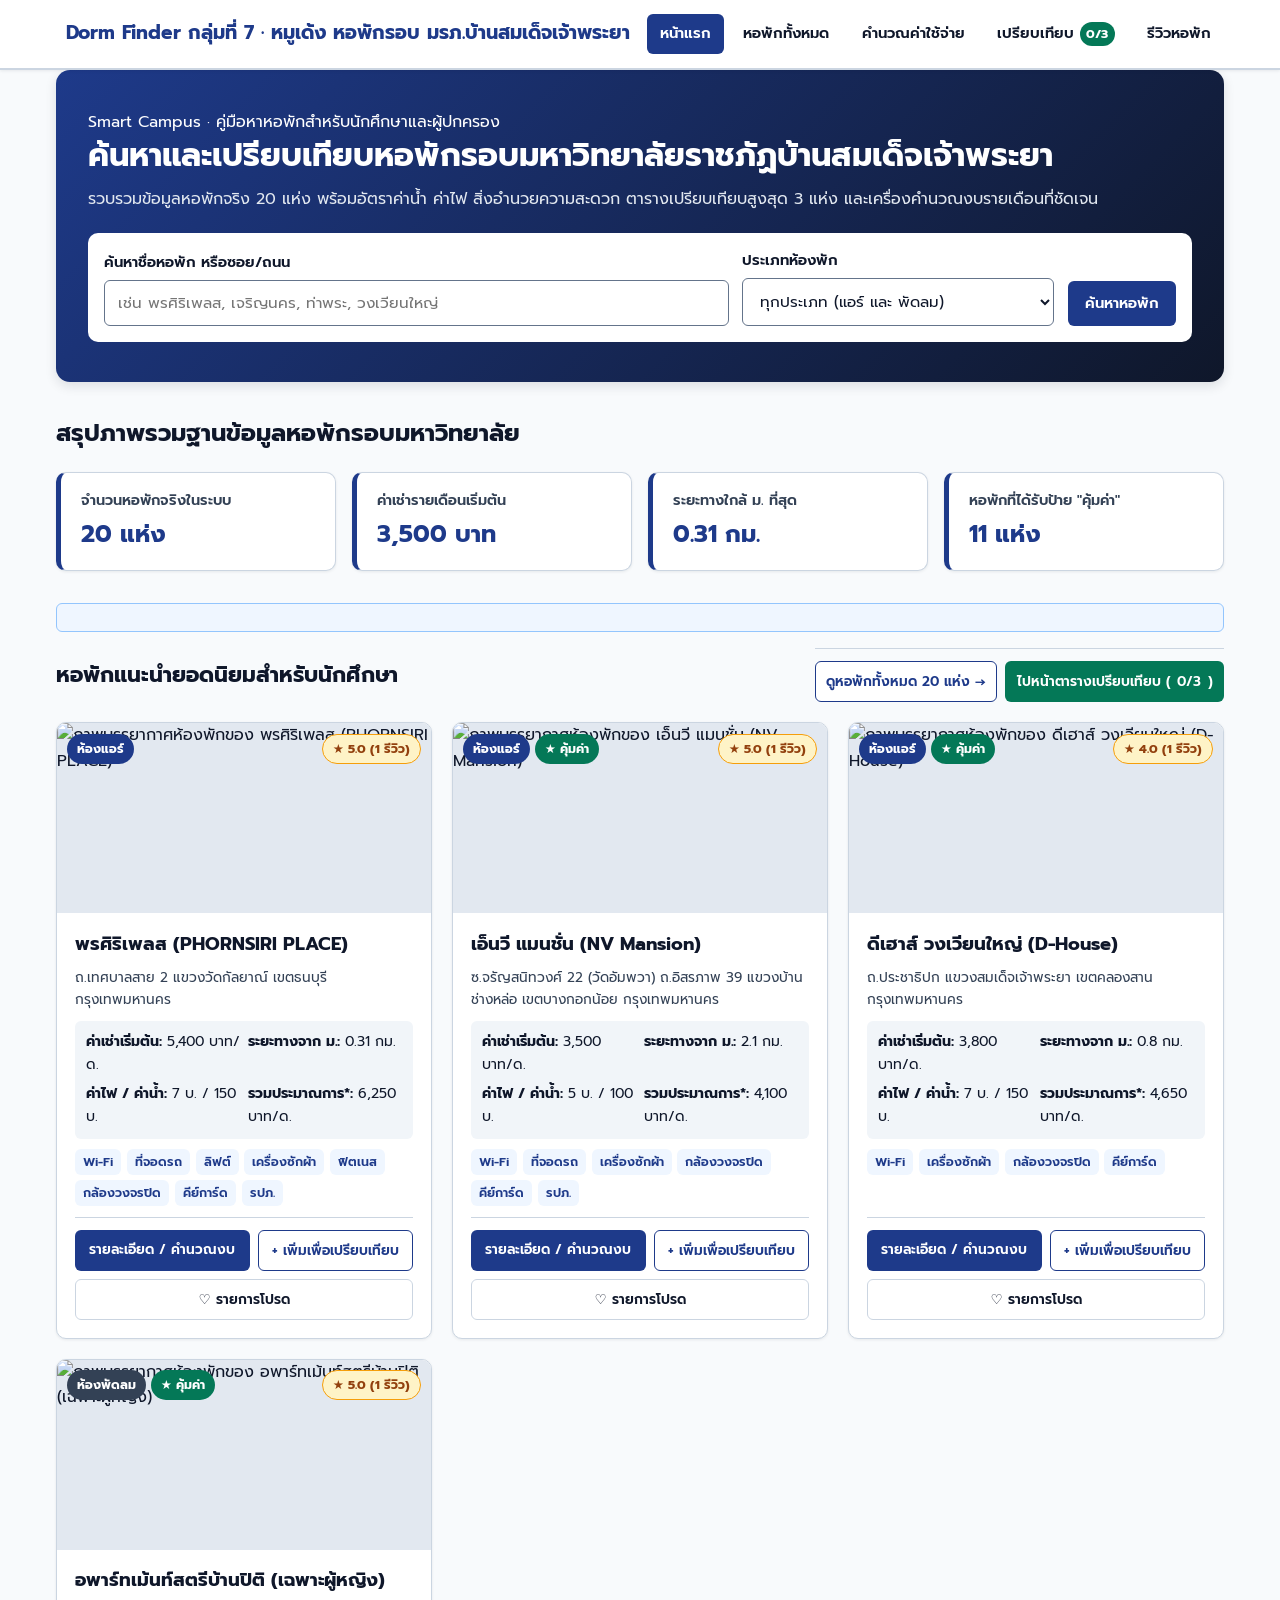
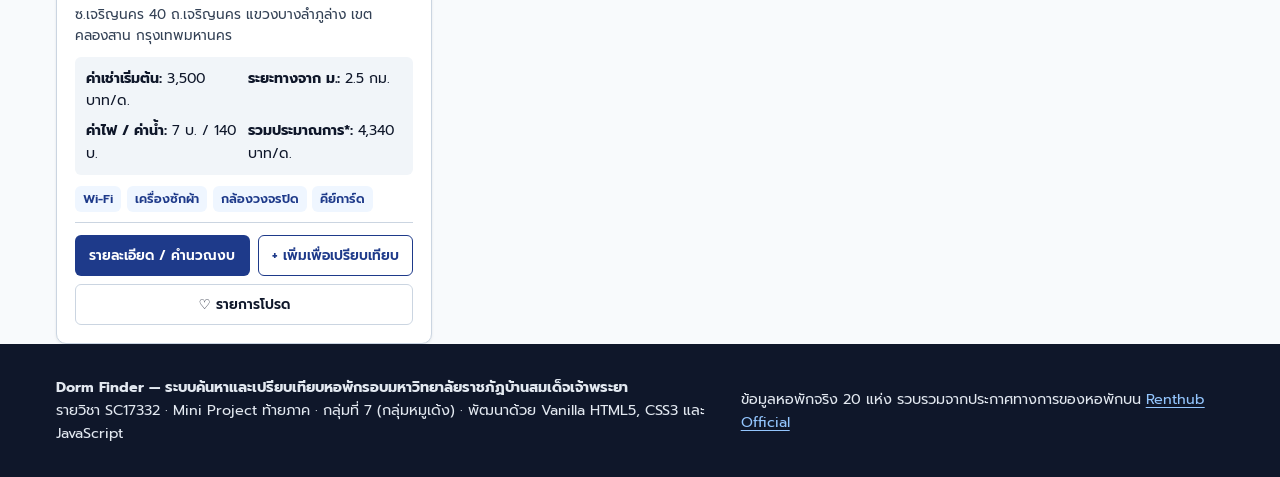
==== commit 9fbe5063: "Add files via upload" ====
--- a/index.html
+++ b/index.html
@@ -15,15 +15,25 @@
   <header class="site-header">
     <div class="container header-inner">
       <a href="index.html" class="brand-link">
-        <span class="brand-badge">กลุ่มที่ 7 · หมูเด้ง</span>
-        <span>Dorm Finder · มรภ.บ้านสมเด็จเจ้าพระยา</span>
+        <span class="brand-mark" aria-hidden="true">
+          <svg viewBox="0 0 24 24">
+            <path d="M3 10.5L12 3l9 7.5V20a1 1 0 0 1-1 1h-5.5v-6h-5v6H4a1 1 0 0 1-1-1v-9.5z"/>
+          </svg>
+        </span>
+        <span class="brand-text">
+          <span class="brand-title-row">
+            <span class="brand-name">Dorm Finder</span>
+            <span class="brand-tag">กลุ่มที่ 7 · หมูเด้ง</span>
+          </span>
+          <span class="brand-sub">หอพักรอบ มรภ.บ้านสมเด็จเจ้าพระยา</span>
+        </span>
       </a>
       <nav class="main-nav" aria-label="เมนูหลักของเว็บไซต์">
         <ul>
           <li><a href="index.html" class="nav-link" aria-current="page">หน้าแรก</a></li>
-          <li><a href="dorms.html" class="nav-link">รายการหอพักทั้งหมด</a></li>
-          <li><a href="dorm.html" class="nav-link">รายละเอียด & คำนวณค่าใช้จ่าย</a></li>
-          <li><a href="compare.html" class="nav-link">เปรียบเทียบหอพัก <span class="nav-compare-badge js-compare-count" aria-label="จำนวนหอที่เลือกเปรียบเทียบ">0/3</span></a></li>
+          <li><a href="dorms.html" class="nav-link">หอพักทั้งหมด</a></li>
+          <li><a href="dorm.html" class="nav-link">คำนวณค่าใช้จ่าย</a></li>
+          <li><a href="compare.html" class="nav-link">เปรียบเทียบ <span class="nav-compare-badge js-compare-count" aria-label="จำนวนหอที่เลือกเปรียบเทียบ">0/3</span></a></li>
           <li><a href="review.html" class="nav-link">รีวิวหอพัก</a></li>
         </ul>
       </nav>
@@ -32,8 +42,9 @@
 
   <main id="main-content" class="container">
     <section class="hero-section" aria-labelledby="hero-heading">
+      <span class="hero-eyebrow">Smart Campus · คู่มือหาหอพักสำหรับนักศึกษาและผู้ปกครอง</span>
       <h1 id="hero-heading">ค้นหาและเปรียบเทียบหอพักรอบมหาวิทยาลัยราชภัฏบ้านสมเด็จเจ้าพระยา</h1>
-      <p class="hero-subtitle">รวมข้อมูลหอพักจริง 20 แห่ง พร้อมอัตราค่าน้ำ ค่าไฟ สิ่งอำนวยความสะดวก ตารางเปรียบเทียบสูงสุด 3 แห่ง และเครื่องคำนวณงบรายเดือน</p>
+      <p class="hero-subtitle">รวบรวมข้อมูลหอพักจริง 20 แห่ง พร้อมอัตราค่าน้ำ ค่าไฟ สิ่งอำนวยความสะดวก ตารางเปรียบเทียบสูงสุด 3 แห่ง และเครื่องคำนวณงบรายเดือนที่ชัดเจน</p>
 
       <form action="dorms.html" method="GET" class="hero-search-form" aria-label="ฟอร์มค้นหาหอพักด่วน">
         <div class="form-group">
@@ -49,7 +60,7 @@
           </select>
         </div>
         <div class="form-group">
-          <button type="submit" class="btn btn-primary">🔍 ค้นหาหอพัก</button>
+          <button type="submit" class="btn btn-primary">ค้นหาหอพัก</button>
         </div>
       </form>
     </section>
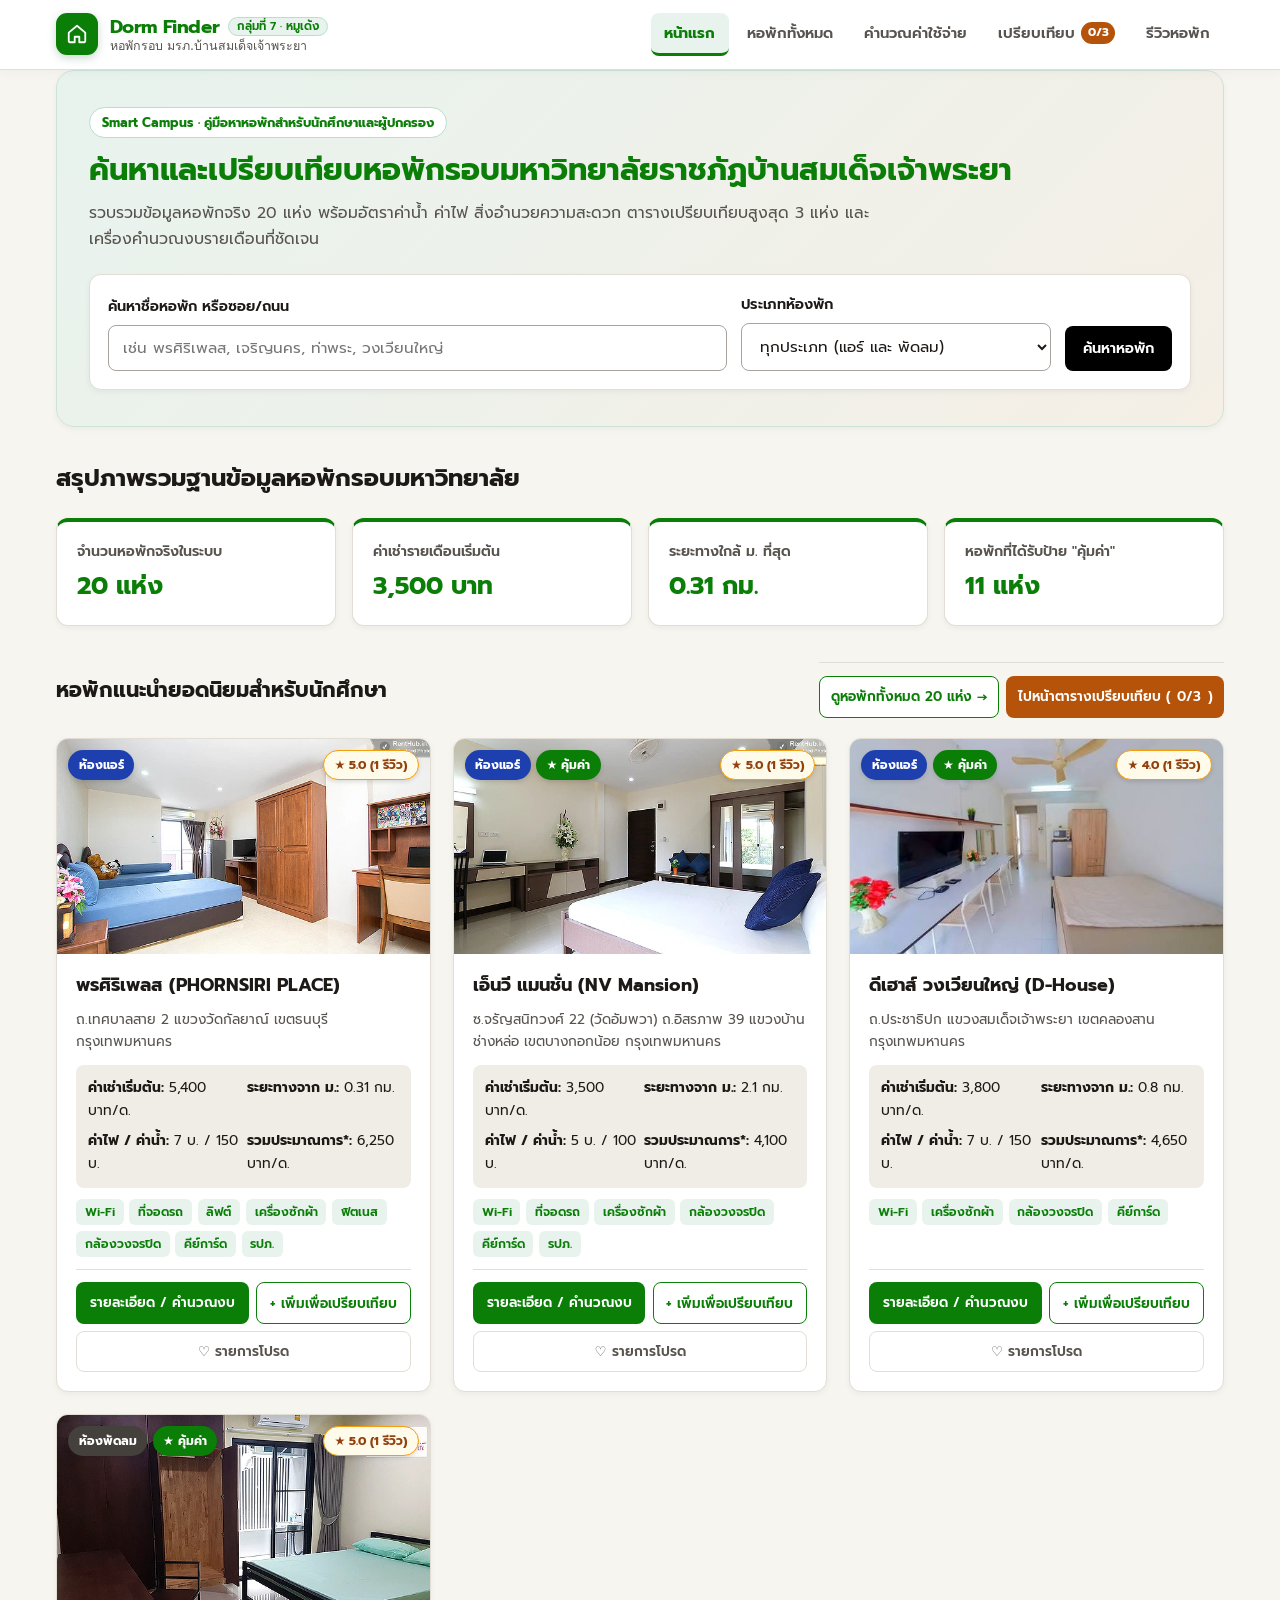
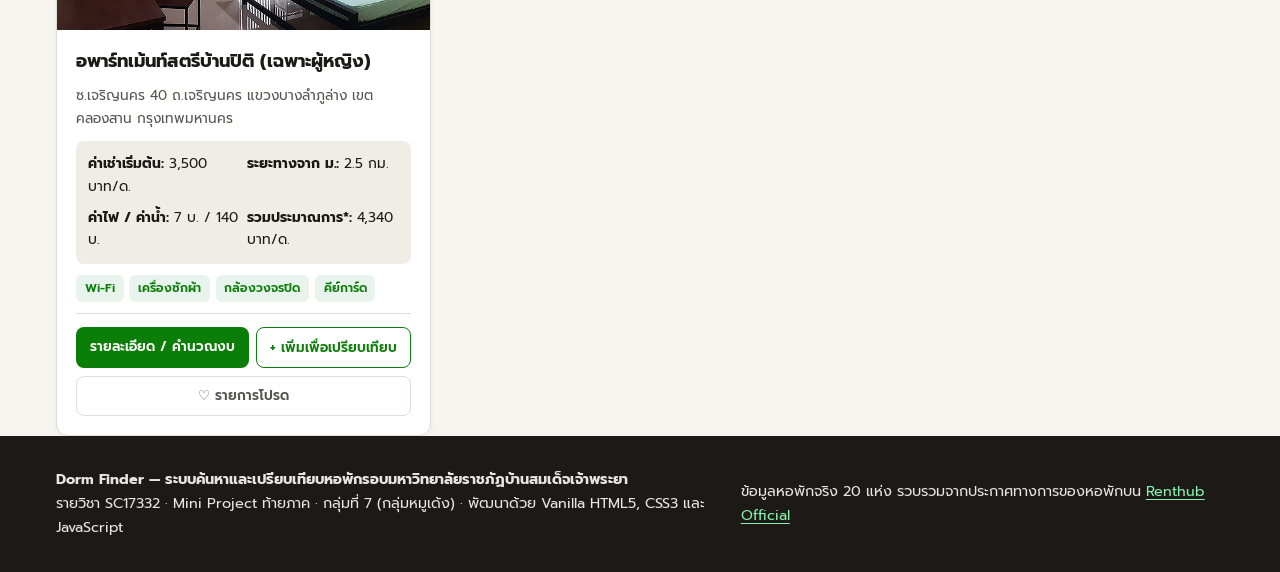
==== commit e2878e6b: "Change button class from 'btn-primary' to 'btn-tast'" ====
--- a/index.html
+++ b/index.html
@@ -60,7 +60,7 @@
           </select>
         </div>
         <div class="form-group">
-          <button type="submit" class="btn btn-primary">ค้นหาหอพัก</button>
+          <button type="submit" class="btn btn-tast">ค้นหาหอพัก</button>
         </div>
       </form>
     </section>
--- a/css/style.css
+++ b/css/style.css
@@ -1,38 +1,40 @@
 /* ==========================================================================
    SC17332 Mini Project · กลุ่มที่ 7 (กลุ่มหมูเด้ง) — Dorm Finder
-   ไฟล์: css/style.css (Vanilla CSS ล้วน · Mobile-First · WCAG AA Accessible)
+   ไฟล์: css/style.css
+   ดีไซน์: Warm Sage & Sand Living Theme (สบายตา อ่านง่าย ไม่ซ้ำแพตเทิร์น AI)
    ========================================================================== */
 
 :root {
-  /* สีหลัก (CSS Custom Properties ตามข้อกำหนด T4) */
-  --color-primary: #1e3a8a;
-  --color-primary-hover: #172554;
-  --color-primary-light: #eff6ff;
-  --color-secondary: #047857;
-  --color-secondary-hover: #065f46;
-  --color-secondary-light: #ecfdf5;
-  --color-accent: #b45309;
-  --color-accent-light: #fffbeb;
-  --color-danger: #b91c1c;
+  /* โทนสีหลัก (CSS Custom Properties ตามข้อกำหนด T4) */
+  --color-primary: #0a7e07;          /* Deep Forest Sage - สบายตา น่าเชื่อถือ คอนทราสต์สูง (9.1:1) */
+  --color-primary-hover: #0a3622;    /* Darker Forest เมื่อ hover */
+  --color-primary-light: #e8f3ee;    /* Mint Tint อ่อนละมุน */
+  --color-secondary: #b45309;        /* Warm Terracotta Amber สำหรับปุ่มรองและป้ายสำคัญ */
+  --color-secondary-hover: #92400e;
+  --color-secondary-light: #fef3c7;
+  --color-accent: #1d4ed8;           /* Royal Blue สำหรับป้ายห้องแอร์ */
+  --color-accent-light: #eff6ff;
+  --color-danger: #b91c1c;           /* สีแจ้งเตือนข้อผิดพลาด */
   --color-danger-light: #fef2f2;
-
-  /* สีพื้นหลังและตัวอักษร (Contrast >= 7:1 ผ่านเกณฑ์ T3 Lighthouse >= 90) */
-  --color-bg: #f8fafc;
-  --color-surface: #ffffff;
-  --color-surface-alt: #f1f5f9;
-  --color-text: #0f172a;
-  --color-text-muted: #334155;
-  --color-border: #cbd5e1;
-  --color-focus: #2563eb;
+  --color-tast01: #000000;
+
+  /* พื้นหลังโทนอุ่นถนอมสายตา (Warm Alabaster & Soft Ivory) */
+  --color-bg: #f7f5f0;               /* สีครีมอ่อนสบายตา ไม่แสบตาเหมือนขาวจ้า */
+  --color-surface: #ffffff;          /* พื้นหลังการ์ดและตาราง */
+  --color-surface-alt: #f0ede6;      /* พื้นหลังส่วนย่อยโทนอุ่น */
+  --color-text: #1c1917;             /* Charcoal Ink อ่านง่าย สบายตา */
+  --color-text-muted: #57534e;       /* Warm Stone Gray (ผ่าน WCAG AA Contrast > 5.5:1) */
+  --color-border: #e2ddd5;           /* เส้นขอบโทนอุ่นนุ่มนวล */
+  --color-focus: #0f5132;
 
   /* ฟอนต์ ขนาด และระยะห่าง */
   --font-sans: 'Prompt', 'Sarabun', system-ui, -apple-system, BlinkMacSystemFont, sans-serif;
-  --radius-sm: 6px;
-  --radius-md: 10px;
-  --radius-lg: 14px;
-  --shadow-sm: 0 1px 3px rgba(15, 23, 42, 0.08);
-  --shadow-md: 0 4px 12px rgba(15, 23, 42, 0.12);
-  --transition-base: 0.2s ease-in-out;
+  --radius-sm: 8px;
+  --radius-md: 12px;
+  --radius-lg: 18px;
+  --shadow-sm: 0 2px 6px rgba(28, 25, 23, 0.05);
+  --shadow-md: 0 8px 24px rgba(28, 25, 23, 0.08);
+  --transition-base: 0.2s cubic-bezier(0.4, 0, 0.2, 1);
   --container-max: 1200px;
 }
 
@@ -54,11 +56,31 @@
   font-family: var(--font-sans);
   background-color: var(--color-bg);
   color: var(--color-text);
-  line-height: 1.6;
+  line-height: 1.65;
   min-height: 100vh;
   display: flex;
   flex-direction: column;
   overflow-x: hidden;
+}
+
+
+/* ป้องกันไม่ให้ display: flex หรือ display: grid ไปทับแอตทริบิวต์ [hidden] */
+[hidden] {
+  display: none !important;
+}
+
+/* รองรับกรณีไฟล์ HTML เก่าใช้คลาส .brand-badge เพื่อไม่ให้การแสดงผลเพี้ยน */
+.brand-badge {
+  display: inline-flex;
+  align-items: center;
+  background-color: var(--color-primary-light);
+  color: var(--color-primary);
+  border: 1px solid #b7dfd0;
+  font-size: 0.78rem;
+  font-weight: 700;
+  padding: 0.2rem 0.65rem;
+  border-radius: 999px;
+  white-space: nowrap;
 }
 
 img {
@@ -116,75 +138,151 @@
   padding: 0 1rem;
 }
 
-/* Header & Navigation (ใช้ Flexbox ตามข้อ T4) */
+/* ==========================================================================
+   Header & Navigation โฉมใหม่ — เรียงบรรทัดเดียวสวยงาม ไม่ตัดคำ ไม่เหมือนเว็บ AI
+   ========================================================================== */
 .site-header {
-  background-color: var(--color-surface);
-  border-bottom: 2px solid var(--color-border);
+  background-color: rgba(255, 255, 255, 0.96);
+  backdrop-filter: blur(10px);
+  border-bottom: 1px solid var(--color-border);
   position: sticky;
   top: 0;
   z-index: 100;
-  box-shadow: var(--shadow-sm);
+  box-shadow: 0 2px 12px rgba(28, 25, 23, 0.04);
 }
 
 .header-inner {
   display: flex;
   flex-direction: column;
-  gap: 0.75rem;
-  padding: 0.85rem 1rem;
-}
-
+  gap: 0.65rem;
+  padding: 0.75rem 1rem;
+}
+
+/* โลโก้แบบ Editorial — ไม่มีกล่องป้ายทึบที่ตัดคำว่า "หมู / เด้ง" */
 .brand-link {
   display: inline-flex;
   align-items: center;
-  gap: 0.6rem;
+  gap: 0.75rem;
   text-decoration: none;
-  color: var(--color-primary);
-  font-weight: 700;
-  font-size: 1.2rem;
-}
-
-.brand-badge {
+  color: var(--color-text);
+  min-width: 0;
+}
+
+.brand-link:hover {
+  color: var(--color-primary);
+}
+
+.brand-mark {
+  width: 42px;
+  height: 42px;
+  border-radius: 11px;
   background-color: var(--color-primary);
   color: #ffffff;
+  display: inline-flex;
+  align-items: center;
+  justify-content: center;
+  flex-shrink: 0;
+  box-shadow: 0 3px 8px rgba(15, 81, 50, 0.22);
+}
+
+.brand-mark svg {
+  width: 22px;
+  height: 22px;
+  stroke: currentColor;
+  fill: none;
+  stroke-width: 2;
+  stroke-linecap: round;
+  stroke-linejoin: round;
+}
+
+.brand-text {
+  display: flex;
+  flex-direction: column;
+  line-height: 1.25;
+}
+
+.brand-title-row {
+  display: flex;
+  align-items: center;
+  gap: 0.5rem;
+  flex-wrap: nowrap;
+}
+
+.brand-name {
+  font-size: 1.18rem;
+  font-weight: 700;
+  color: var(--color-primary);
+  letter-spacing: -0.01em;
+  white-space: nowrap;
+}
+
+.brand-tag {
+  font-size: 0.72rem;
+  font-weight: 600;
+  color: var(--color-primary);
+  background-color: var(--color-primary-light);
+  border: 1px solid #b7dfd0;
+  padding: 0.1rem 0.5rem;
+  border-radius: 999px;
+  white-space: nowrap;
+}
+
+.brand-sub {
   font-size: 0.78rem;
-  padding: 0.2rem 0.55rem;
-  border-radius: var(--radius-sm);
+  color: var(--color-text-muted);
+  font-weight: 500;
+  white-space: nowrap;
+}
+
+/* แถบเมนูนำทาง — กระชับ เรียงสวยในแถวเดียว มีเส้นขีดล่างเวลากดเลือก */
+.main-nav {
+  width: 100%;
+  overflow-x: auto;
+  scrollbar-width: none;
+}
+
+.main-nav::-webkit-scrollbar {
+  display: none;
 }
 
 .main-nav ul {
   list-style: none;
   display: flex;
-  flex-wrap: wrap;
-  gap: 0.4rem;
+  flex-wrap: nowrap;
+  gap: 0.25rem;
   align-items: center;
 }
 
 .nav-link {
   display: inline-flex;
   align-items: center;
-  gap: 0.35rem;
-  padding: 0.45rem 0.75rem;
+  gap: 0.4rem;
+  padding: 0.5rem 0.85rem;
   border-radius: var(--radius-sm);
   text-decoration: none;
-  color: var(--color-text);
+  color: var(--color-text-muted);
   font-weight: 600;
   font-size: 0.92rem;
-  border: 1px solid transparent;
+  white-space: nowrap;
+  border: none;
+  border-bottom: 3px solid transparent;
   background: transparent;
   cursor: pointer;
   font-family: inherit;
-  transition: background-color var(--transition-base), color var(--transition-base), border-color var(--transition-base);
+  transition: color var(--transition-base), background-color var(--transition-base), border-color var(--transition-base);
 }
 
 .nav-link:hover {
+  color: var(--color-primary);
   background-color: var(--color-surface-alt);
-  color: var(--color-primary);
 }
 
 .nav-link[aria-current="page"],
 .nav-link.active {
-  background-color: var(--color-primary);
-  color: #ffffff;
+  color: var(--color-primary);
+  background-color: var(--color-primary-light);
+  border-bottom-color: var(--color-primary);
+  font-weight: 700;
 }
 
 .nav-compare-badge {
@@ -193,63 +291,86 @@
   justify-content: center;
   background-color: var(--color-secondary);
   color: #ffffff;
-  font-size: 0.78rem;
-  font-weight: 700;
-  min-width: 1.5rem;
-  height: 1.5rem;
+  font-size: 0.74rem;
+  font-weight: 700;
+  min-width: 1.55rem;
+  height: 1.35rem;
   padding: 0 0.4rem;
   border-radius: 999px;
+  line-height: 1;
 }
 
 /* Main Layout */
 main {
   flex: 1;
-  padding: 1.5rem 0 3rem;
-}
-
-/* Hero Section (หน้าแรก) */
+  padding: 1.5rem 0 3.5rem;
+}
+
+/* Hero Section — โทนสว่างอบอุ่น อ่านง่าย ไม่มืดทึบ */
 .hero-section {
-  background: linear-gradient(135deg, #1e3a8a 0%, #0f172a 100%);
-  color: #ffffff;
+  background: linear-gradient(135deg, #e8f3ee 0%, #f5efe6 100%);
+  border: 1px solid #cde3d8;
+  color: var(--color-text);
   border-radius: var(--radius-lg);
   padding: 1.75rem 1.25rem;
   margin-bottom: 2rem;
-  box-shadow: var(--shadow-md);
+  box-shadow: var(--shadow-sm);
+}
+
+.hero-eyebrow {
+  display: inline-block;
+  background-color: #ffffff;
+  color: var(--color-primary);
+  border: 1px solid #b7dfd0;
+  font-size: 0.8rem;
+  font-weight: 700;
+  padding: 0.25rem 0.75rem;
+  border-radius: 999px;
+  margin-bottom: 0.75rem;
 }
 
 .hero-section h1 {
-  font-size: 1.6rem;
-  line-height: 1.3;
-  margin-bottom: 0.65rem;
+  font-size: 1.55rem;
+  line-height: 1.35;
+  color: var(--color-primary);
+  margin-bottom: 0.6rem;
 }
 
 .hero-subtitle {
-  color: #e2e8f0;
-  font-size: 1rem;
-  margin-bottom: 1.25rem;
+  color: var(--color-text-muted);
+  font-size: 0.98rem;
+  margin-bottom: 1.35rem;
+  max-width: 780px;
 }
 
 .hero-search-form {
   background-color: var(--color-surface);
+  border: 1px solid var(--color-border);
   color: var(--color-text);
-  padding: 1rem;
+  padding: 1.15rem;
   border-radius: var(--radius-md);
   display: grid;
   grid-template-columns: 1fr;
-  gap: 0.85rem;
+  gap: 0.9rem;
+  box-shadow: var(--shadow-sm);
 }
 
 /* Headings & Section Titles */
 .page-header {
   margin-bottom: 1.5rem;
   padding-bottom: 1rem;
-  border-bottom: 2px solid var(--color-border);
-}
-
-.page-header h1 {
-  font-size: 1.65rem;
+  border-bottom: 1px solid var(--color-border);
+}
+
+.page-header h1,
+.page-header h2 {
+  font-size: 1.6rem;
   color: var(--color-primary);
   margin-bottom: 0.35rem;
+}
+
+.page-header p {
+  color: var(--color-text-muted);
 }
 
 .section-header {
@@ -261,8 +382,9 @@
   margin-bottom: 1.25rem;
 }
 
-.section-header h2 {
-  font-size: 1.35rem;
+.section-header h2,
+.section-header h3 {
+  font-size: 1.3rem;
   color: var(--color-text);
 }
 
@@ -271,26 +393,26 @@
   display: grid;
   grid-template-columns: 1fr;
   gap: 1rem;
-  margin-bottom: 2rem;
+  margin-bottom: 2.25rem;
 }
 
 .stat-card {
   background-color: var(--color-surface);
   border: 1px solid var(--color-border);
-  border-left: 5px solid var(--color-primary);
+  border-top: 4px solid var(--color-primary);
   border-radius: var(--radius-md);
-  padding: 1rem 1.25rem;
+  padding: 1.1rem 1.25rem;
   box-shadow: var(--shadow-sm);
 }
 
 .stat-label {
-  font-size: 0.9rem;
+  font-size: 0.88rem;
   color: var(--color-text-muted);
   font-weight: 600;
 }
 
 .stat-value {
-  font-size: 1.5rem;
+  font-size: 1.55rem;
   font-weight: 700;
   color: var(--color-primary);
   margin-top: 0.2rem;
@@ -306,14 +428,14 @@
 .form-label,
 legend {
   font-weight: 600;
-  font-size: 0.92rem;
+  font-size: 0.9rem;
   color: var(--color-text);
 }
 
 .form-control {
   width: 100%;
-  padding: 0.65rem 0.8rem;
-  border: 1px solid #64748b;
+  padding: 0.65rem 0.85rem;
+  border: 1px solid #a8a29e;
   border-radius: var(--radius-sm);
   font-family: inherit;
   font-size: 0.95rem;
@@ -326,6 +448,11 @@
   border-color: var(--color-primary);
 }
 
+.form-control:focus {
+  border-color: var(--color-primary);
+  box-shadow: 0 0 0 3px rgba(15, 81, 50, 0.14);
+}
+
 .form-control.input-error {
   border-color: var(--color-danger);
   background-color: var(--color-danger-light);
@@ -346,34 +473,38 @@
 fieldset {
   border: 1px solid var(--color-border);
   border-radius: var(--radius-sm);
-  padding: 0.85rem;
+  padding: 0.9rem 1rem;
+  background-color: var(--color-surface-alt);
+}
+
+legend {
+  padding: 0 0.45rem;
   background-color: var(--color-surface);
-}
-
-legend {
-  padding: 0 0.4rem;
+  border-radius: 4px;
+  border: 1px solid var(--color-border);
 }
 
 .checkbox-grid,
 .radio-group {
   display: flex;
   flex-wrap: wrap;
-  gap: 0.65rem 1rem;
+  gap: 0.65rem 1.1rem;
   margin-top: 0.4rem;
 }
 
 .check-label {
   display: inline-flex;
   align-items: center;
-  gap: 0.4rem;
+  gap: 0.45rem;
   font-size: 0.92rem;
   cursor: pointer;
+  color: var(--color-text);
 }
 
 .check-label input[type="checkbox"],
 .check-label input[type="radio"] {
-  width: 1.15rem;
-  height: 1.15rem;
+  width: 1.12rem;
+  height: 1.12rem;
   accent-color: var(--color-primary);
   cursor: pointer;
 }
@@ -384,10 +515,10 @@
   align-items: center;
   justify-content: center;
   gap: 0.4rem;
-  padding: 0.65rem 1rem;
+  padding: 0.65rem 1.05rem;
   border-radius: var(--radius-sm);
   font-family: inherit;
-  font-size: 0.92rem;
+  font-size: 0.9rem;
   font-weight: 600;
   text-decoration: none;
   cursor: pointer;
@@ -400,6 +531,11 @@
   color: #ffffff;
 }
 
+.btn-tast {
+  background-color: var(--color-tast01);
+  color: #ffffff;
+}
+
 .btn-primary:hover {
   background-color: var(--color-primary-hover);
   color: #ffffff;
@@ -426,15 +562,21 @@
 }
 
 .btn-outline.is-selected {
-  background-color: var(--color-secondary);
-  color: #ffffff;
-  border-color: var(--color-secondary);
+  background-color: var(--color-primary-light);
+  color: var(--color-primary);
+  border-color: var(--color-primary);
+  font-weight: 700;
 }
 
 .btn-fav {
   background-color: var(--color-surface);
-  color: var(--color-text);
+  color: var(--color-text-muted);
   border-color: var(--color-border);
+}
+
+.btn-fav:hover {
+  border-color: #e11d48;
+  color: #be123c;
 }
 
 .btn-fav.is-fav {
@@ -453,7 +595,7 @@
   background-color: var(--color-surface);
   border: 1px solid var(--color-border);
   border-radius: var(--radius-md);
-  padding: 1.25rem;
+  padding: 1.35rem;
   margin-bottom: 1.5rem;
   box-shadow: var(--shadow-sm);
 }
@@ -470,7 +612,7 @@
   flex-wrap: wrap;
   justify-content: space-between;
   align-items: center;
-  gap: 0.75rem;
+  gap: 0.85rem;
   margin-top: 1rem;
   padding-top: 1rem;
   border-top: 1px solid var(--color-border);
@@ -480,7 +622,7 @@
 .dorm-grid {
   display: grid;
   grid-template-columns: 1fr;
-  gap: 1.25rem;
+  gap: 1.35rem;
 }
 
 .dorm-card {
@@ -491,22 +633,43 @@
   display: flex;
   flex-direction: column;
   box-shadow: var(--shadow-sm);
-  transition: transform var(--transition-base), box-shadow var(--transition-base);
+  transition: transform var(--transition-base), box-shadow var(--transition-base), border-color var(--transition-base);
 }
 
 .dorm-card:hover {
-  transform: translateY(-2px);
+  transform: translateY(-3px);
   box-shadow: var(--shadow-md);
+  border-color: #b7dfd0;
 }
 
 .dorm-card-img-wrap {
   position: relative;
-  height: 190px;
-  background-color: #e2e8f0;
+  height: 195px;
+  background-color: #e7e5e4;
   overflow: hidden;
 }
 
-.dorm-card-img {
+.dorm-card-
+/* ป้องกันไม่ให้ display: flex หรือ display: grid ไปทับแอตทริบิวต์ [hidden] */
+[hidden] {
+  display: none !important;
+}
+
+/* รองรับกรณีไฟล์ HTML เก่าใช้คลาส .brand-badge เพื่อไม่ให้การแสดงผลเพี้ยน */
+.brand-badge {
+  display: inline-flex;
+  align-items: center;
+  background-color: var(--color-primary-light);
+  color: var(--color-primary);
+  border: 1px solid #b7dfd0;
+  font-size: 0.78rem;
+  font-weight: 700;
+  padding: 0.2rem 0.65rem;
+  border-radius: 999px;
+  white-space: nowrap;
+}
+
+img {
   width: 100%;
   height: 100%;
   object-fit: cover;
@@ -514,9 +677,9 @@
 
 .card-badges-top {
   position: absolute;
-  top: 0.65rem;
-  left: 0.65rem;
-  right: 0.65rem;
+  top: 0.7rem;
+  left: 0.7rem;
+  right: 0.7rem;
   display: flex;
   justify-content: space-between;
   flex-wrap: wrap;
@@ -527,45 +690,47 @@
   display: inline-flex;
   align-items: center;
   gap: 0.25rem;
-  padding: 0.25rem 0.6rem;
+  padding: 0.25rem 0.65rem;
   border-radius: 999px;
-  font-size: 0.78rem;
-  font-weight: 700;
+  font-size: 0.76rem;
+  font-weight: 700;
+  box-shadow: 0 2px 4px rgba(0, 0, 0, 0.12);
 }
 
 .badge-room-air {
-  background-color: #1e3a8a;
+  background-color: #1e40af;
   color: #ffffff;
 }
 
 .badge-room-fan {
-  background-color: #334155;
+  background-color: #44403c;
   color: #ffffff;
 }
 
 .badge-value {
-  background-color: #047857;
+  background-color: var(--color-primary);
   color: #ffffff;
 }
 
 .badge-rating {
-  background-color: #fef3c7;
+  background-color: #fffbeb;
   color: #92400e;
   border: 1px solid #f59e0b;
 }
 
 .dorm-card-body {
-  padding: 1.15rem;
+  padding: 1.2rem;
   display: flex;
   flex-direction: column;
   flex: 1;
-  gap: 0.65rem;
+  gap: 0.7rem;
 }
 
 .dorm-card-title {
-  font-size: 1.15rem;
-  line-height: 1.35;
+  font-size: 1.12rem;
+  line-height: 1.4;
   color: var(--color-text);
+  font-weight: 700;
 }
 
 .dorm-card-address {
@@ -577,11 +742,11 @@
   list-style: none;
   display: grid;
   grid-template-columns: 1fr 1fr;
-  gap: 0.45rem;
+  gap: 0.5rem;
   background-color: var(--color-surface-alt);
-  padding: 0.65rem;
+  padding: 0.75rem;
   border-radius: var(--radius-sm);
-  font-size: 0.88rem;
+  font-size: 0.86rem;
 }
 
 .facility-tags {
@@ -594,24 +759,24 @@
 .facility-tag {
   background-color: var(--color-primary-light);
   color: var(--color-primary);
-  font-size: 0.78rem;
+  font-size: 0.76rem;
   font-weight: 600;
-  padding: 0.18rem 0.5rem;
-  border-radius: var(--radius-sm);
+  padding: 0.2rem 0.55rem;
+  border-radius: 6px;
 }
 
 .dorm-card-actions {
   margin-top: auto;
-  padding-top: 0.75rem;
+  padding-top: 0.8rem;
   border-top: 1px solid var(--color-border);
   display: flex;
   flex-wrap: wrap;
-  gap: 0.5rem;
+  gap: 0.45rem;
 }
 
 .dorm-card-actions .btn {
   flex: 1 1 auto;
-  font-size: 0.85rem;
+  font-size: 0.84rem;
   padding: 0.55rem 0.65rem;
 }
 
@@ -628,28 +793,48 @@
   background-color: var(--color-surface);
   border: 1px solid var(--color-border);
   border-radius: var(--radius-md);
-  padding: 1.35rem;
+  padding: 1.4rem;
   box-shadow: var(--shadow-sm);
 }
 
-.detail-hero-img {
+.detail-hero-
+/* ป้องกันไม่ให้ display: flex หรือ display: grid ไปทับแอตทริบิวต์ [hidden] */
+[hidden] {
+  display: none !important;
+}
+
+/* รองรับกรณีไฟล์ HTML เก่าใช้คลาส .brand-badge เพื่อไม่ให้การแสดงผลเพี้ยน */
+.brand-badge {
+  display: inline-flex;
+  align-items: center;
+  background-color: var(--color-primary-light);
+  color: var(--color-primary);
+  border: 1px solid #b7dfd0;
+  font-size: 0.78rem;
+  font-weight: 700;
+  padding: 0.2rem 0.65rem;
+  border-radius: 999px;
+  white-space: nowrap;
+}
+
+img {
   width: 100%;
   max-height: 360px;
   object-fit: cover;
   border-radius: var(--radius-md);
-  margin-bottom: 1rem;
+  margin-bottom: 1.1rem;
 }
 
 .info-dl {
   display: grid;
   grid-template-columns: 1fr;
-  gap: 0.65rem;
+  gap: 0.7rem;
   margin: 1rem 0;
 }
 
 .info-item {
   background-color: var(--color-surface-alt);
-  padding: 0.75rem;
+  padding: 0.8rem 0.95rem;
   border-radius: var(--radius-sm);
 }
 
@@ -660,17 +845,17 @@
 }
 
 .info-item dd {
-  font-size: 1.05rem;
+  font-size: 1.02rem;
   font-weight: 700;
   color: var(--color-text);
   margin-top: 0.15rem;
 }
 
 .calc-result-box {
-  background-color: var(--color-secondary-light);
-  border: 2px solid var(--color-secondary);
+  background-color: var(--color-primary-light);
+  border: 2px solid var(--color-primary);
   border-radius: var(--radius-md);
-  padding: 1.15rem;
+  padding: 1.2rem;
   margin-top: 1.25rem;
 }
 
@@ -681,23 +866,23 @@
   gap: 0.45rem;
   margin-bottom: 0.85rem;
   padding-bottom: 0.85rem;
-  border-bottom: 1px dashed var(--color-secondary);
+  border-bottom: 1px dashed var(--color-primary);
 }
 
 .calc-breakdown li {
   display: flex;
   justify-content: space-between;
-  font-size: 0.95rem;
+  font-size: 0.94rem;
 }
 
 .calc-total-row {
   display: flex;
   justify-content: space-between;
   align-items: baseline;
-  font-size: 1.15rem;
-  font-weight: 700;
-  color: var(--color-secondary-hover);
-  margin-bottom: 0.4rem;
+  font-size: 1.12rem;
+  font-weight: 700;
+  color: var(--color-primary);
+  margin-bottom: 0.35rem;
 }
 
 /* ตารางเปรียบเทียบหอพัก (compare.html - ข้อกำหนด F4) */
@@ -720,9 +905,10 @@
   text-align: left;
   padding: 1rem 1.25rem;
   font-weight: 700;
-  font-size: 1.05rem;
+  font-size: 1.02rem;
   background-color: var(--color-surface-alt);
   border-bottom: 1px solid var(--color-border);
+  color: var(--color-text);
 }
 
 .compare-table th,
@@ -743,22 +929,23 @@
   background-color: var(--color-surface-alt);
   font-weight: 700;
   width: 220px;
+  color: var(--color-text);
 }
 
 /* ไฮไลต์ค่าที่ดีที่สุดด้วยทั้งสีและข้อความ (ข้อกำหนด F4 & T3) */
 .compare-table td.best-value-cell {
-  background-color: var(--color-secondary-light);
-  border: 2px solid var(--color-secondary);
+  background-color: var(--color-primary-light);
+  border: 2px solid var(--color-primary);
   font-weight: 700;
 }
 
 .best-text-indicator {
   display: inline-block;
   margin-left: 0.4rem;
-  background-color: var(--color-secondary);
-  color: #ffffff;
-  font-size: 0.76rem;
-  padding: 0.15rem 0.5rem;
+  background-color: var(--color-primary);
+  color: #ffffff;
+  font-size: 0.75rem;
+  padding: 0.15rem 0.55rem;
   border-radius: 999px;
   font-weight: 700;
 }
@@ -796,9 +983,9 @@
 
 /* Alert / Status Banner */
 .status-banner {
-  padding: 0.85rem 1rem;
+  padding: 0.85rem 1.1rem;
   border-radius: var(--radius-sm);
-  margin-bottom: 1rem;
+  margin-bottom: 1.1rem;
   font-weight: 600;
   display: flex;
   justify-content: space-between;
@@ -809,7 +996,7 @@
 .status-banner.info {
   background-color: var(--color-primary-light);
   color: var(--color-primary);
-  border: 1px solid #93c5fd;
+  border: 1px solid #a7f3d0;
 }
 
 .status-banner.error {
@@ -819,8 +1006,8 @@
 }
 
 .status-banner.success {
-  background-color: var(--color-secondary-light);
-  color: var(--color-secondary-hover);
+  background-color: var(--color-primary-light);
+  color: var(--color-primary);
   border: 1px solid #6ee7b7;
 }
 
@@ -830,12 +1017,13 @@
   background-color: var(--color-surface);
   border: 2px dashed var(--color-border);
   border-radius: var(--radius-md);
+  color: var(--color-text-muted);
 }
 
 /* Footer */
 .site-footer {
-  background-color: #0f172a;
-  color: #e2e8f0;
+  background-color: #1c1917;
+  color: #e7e5e4;
   padding: 2rem 0;
   margin-top: auto;
   font-size: 0.9rem;
@@ -848,7 +1036,7 @@
 }
 
 .site-footer a {
-  color: #93c5fd;
+  color: #86efac;
 }
 
 /* ==========================================================================
@@ -861,14 +1049,20 @@
     flex-direction: row;
     justify-content: space-between;
     align-items: center;
+    padding: 0.8rem 1rem;
+  }
+
+  .main-nav {
+    width: auto;
+    overflow-x: visible;
   }
 
   .hero-section {
-    padding: 2.5rem 2rem;
+    padding: 2.25rem 2rem;
   }
 
   .hero-section h1 {
-    font-size: 2rem;
+    font-size: 1.9rem;
   }
 
   .hero-search-form {
@@ -919,3 +1113,83 @@
     align-items: start;
   }
 }
+
+/* ปรับแต่งการแสดงผลรูปภาพหอพักจริงให้คมชัดและมีมิติ */
+.dorm-card-img-wrap {
+  height: 215px;
+  background-color: #e7e5e4;
+}
+.dorm-card-
+/* ป้องกันไม่ให้ display: flex หรือ display: grid ไปทับแอตทริบิวต์ [hidden] */
+[hidden] {
+  display: none !important;
+}
+
+/* รองรับกรณีไฟล์ HTML เก่าใช้คลาส .brand-badge เพื่อไม่ให้การแสดงผลเพี้ยน */
+.brand-badge {
+  display: inline-flex;
+  align-items: center;
+  background-color: var(--color-primary-light);
+  color: var(--color-primary);
+  border: 1px solid #b7dfd0;
+  font-size: 0.78rem;
+  font-weight: 700;
+  padding: 0.2rem 0.65rem;
+  border-radius: 999px;
+  white-space: nowrap;
+}
+
+img {
+  transition: transform 0.35s ease;
+}
+.dorm-card:hover .dorm-card-
+/* ป้องกันไม่ให้ display: flex หรือ display: grid ไปทับแอตทริบิวต์ [hidden] */
+[hidden] {
+  display: none !important;
+}
+
+/* รองรับกรณีไฟล์ HTML เก่าใช้คลาส .brand-badge เพื่อไม่ให้การแสดงผลเพี้ยน */
+.brand-badge {
+  display: inline-flex;
+  align-items: center;
+  background-color: var(--color-primary-light);
+  color: var(--color-primary);
+  border: 1px solid #b7dfd0;
+  font-size: 0.78rem;
+  font-weight: 700;
+  padding: 0.2rem 0.65rem;
+  border-radius: 999px;
+  white-space: nowrap;
+}
+
+img {
+  transform: scale(1.04);
+}
+.dorm-id-pill {
+  background-color: rgba(28, 25, 23, 0.78);
+  color: #ffffff;
+  font-size: 0.74rem;
+  font-weight: 700;
+  padding: 0.2rem 0.55rem;
+  border-radius: 6px;
+  backdrop-filter: blur(4px);
+}
+.dorm-price-highlight {
+  display: flex;
+  justify-content: space-between;
+  align-items: baseline;
+  background-color: var(--color-primary-light);
+  border: 1px solid #cde3d8;
+  padding: 0.55rem 0.8rem;
+  border-radius: var(--radius-sm);
+}
+.dorm-price-number {
+  font-size: 1.2rem;
+  font-weight: 700;
+  color: var(--color-primary);
+}
+.dorm-distance-pill {
+  font-size: 0.84rem;
+  font-weight: 600;
+  color: var(--color-secondary);
+}
